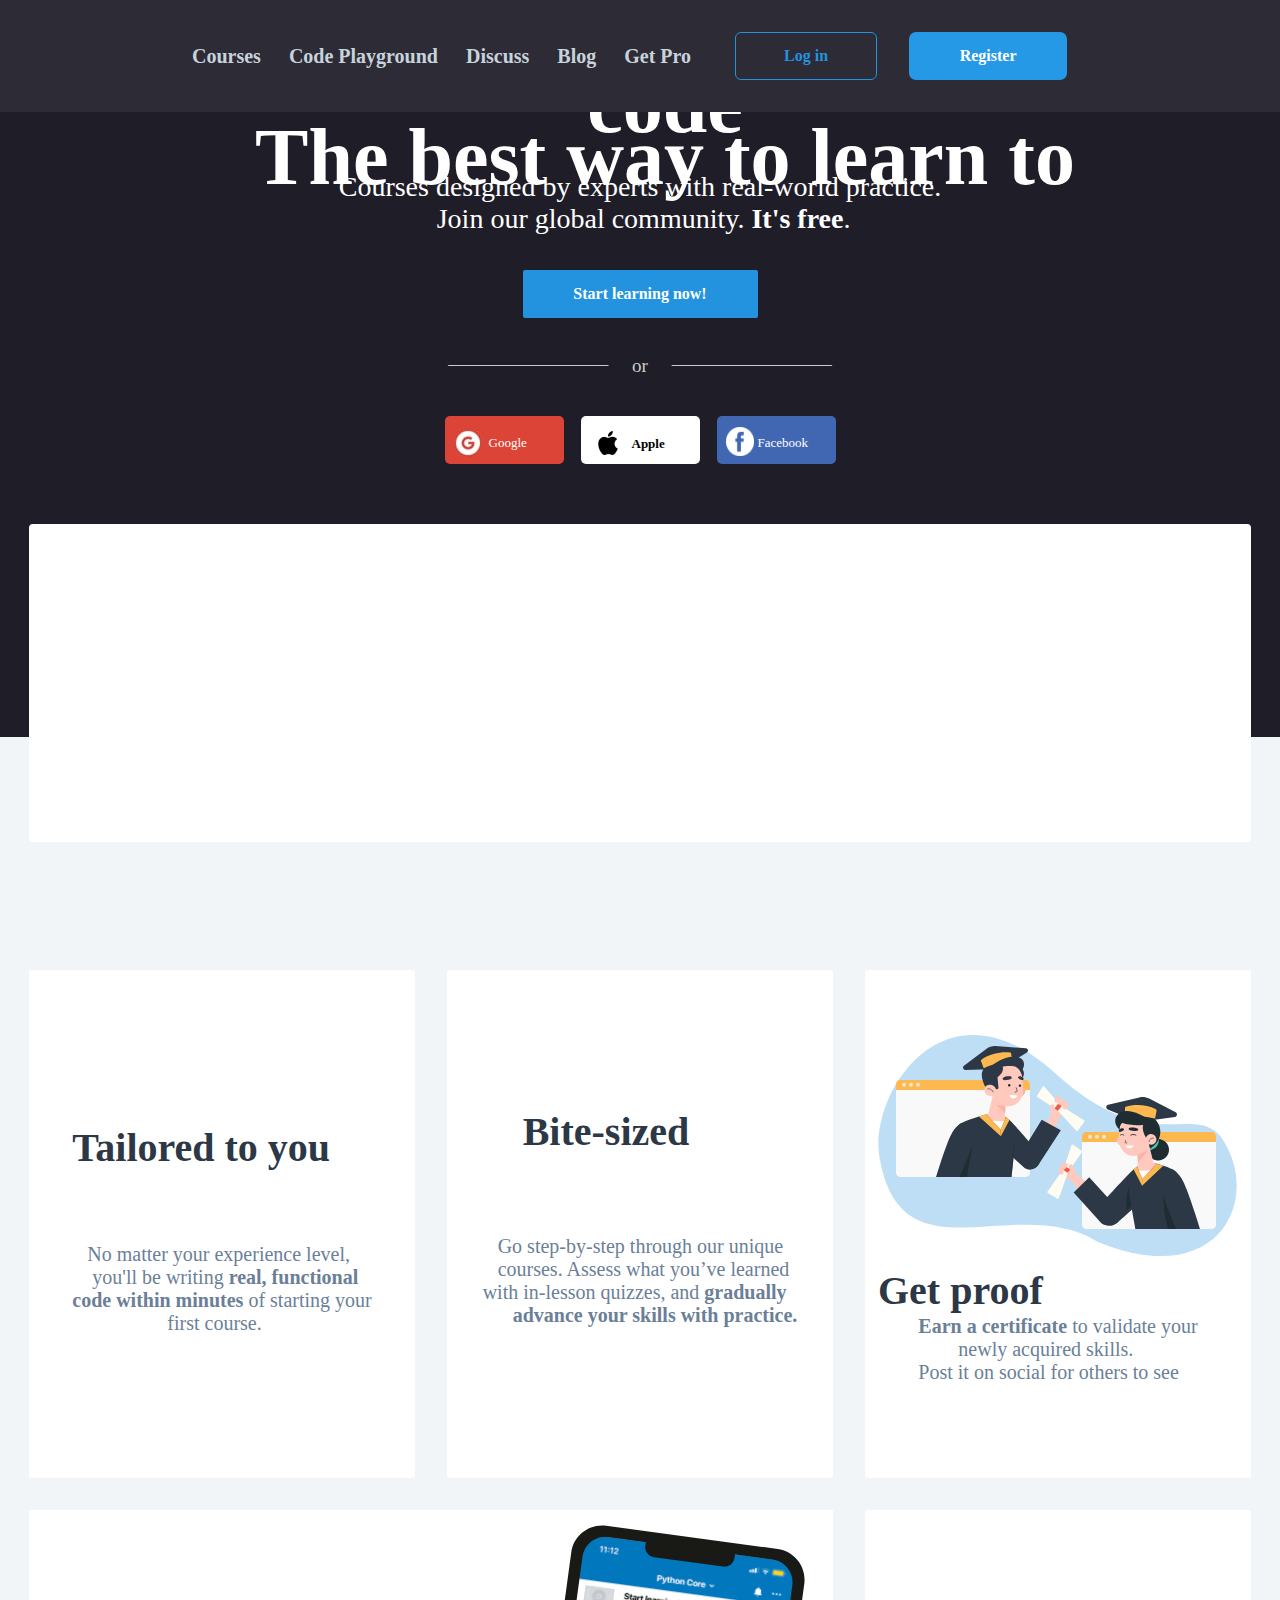
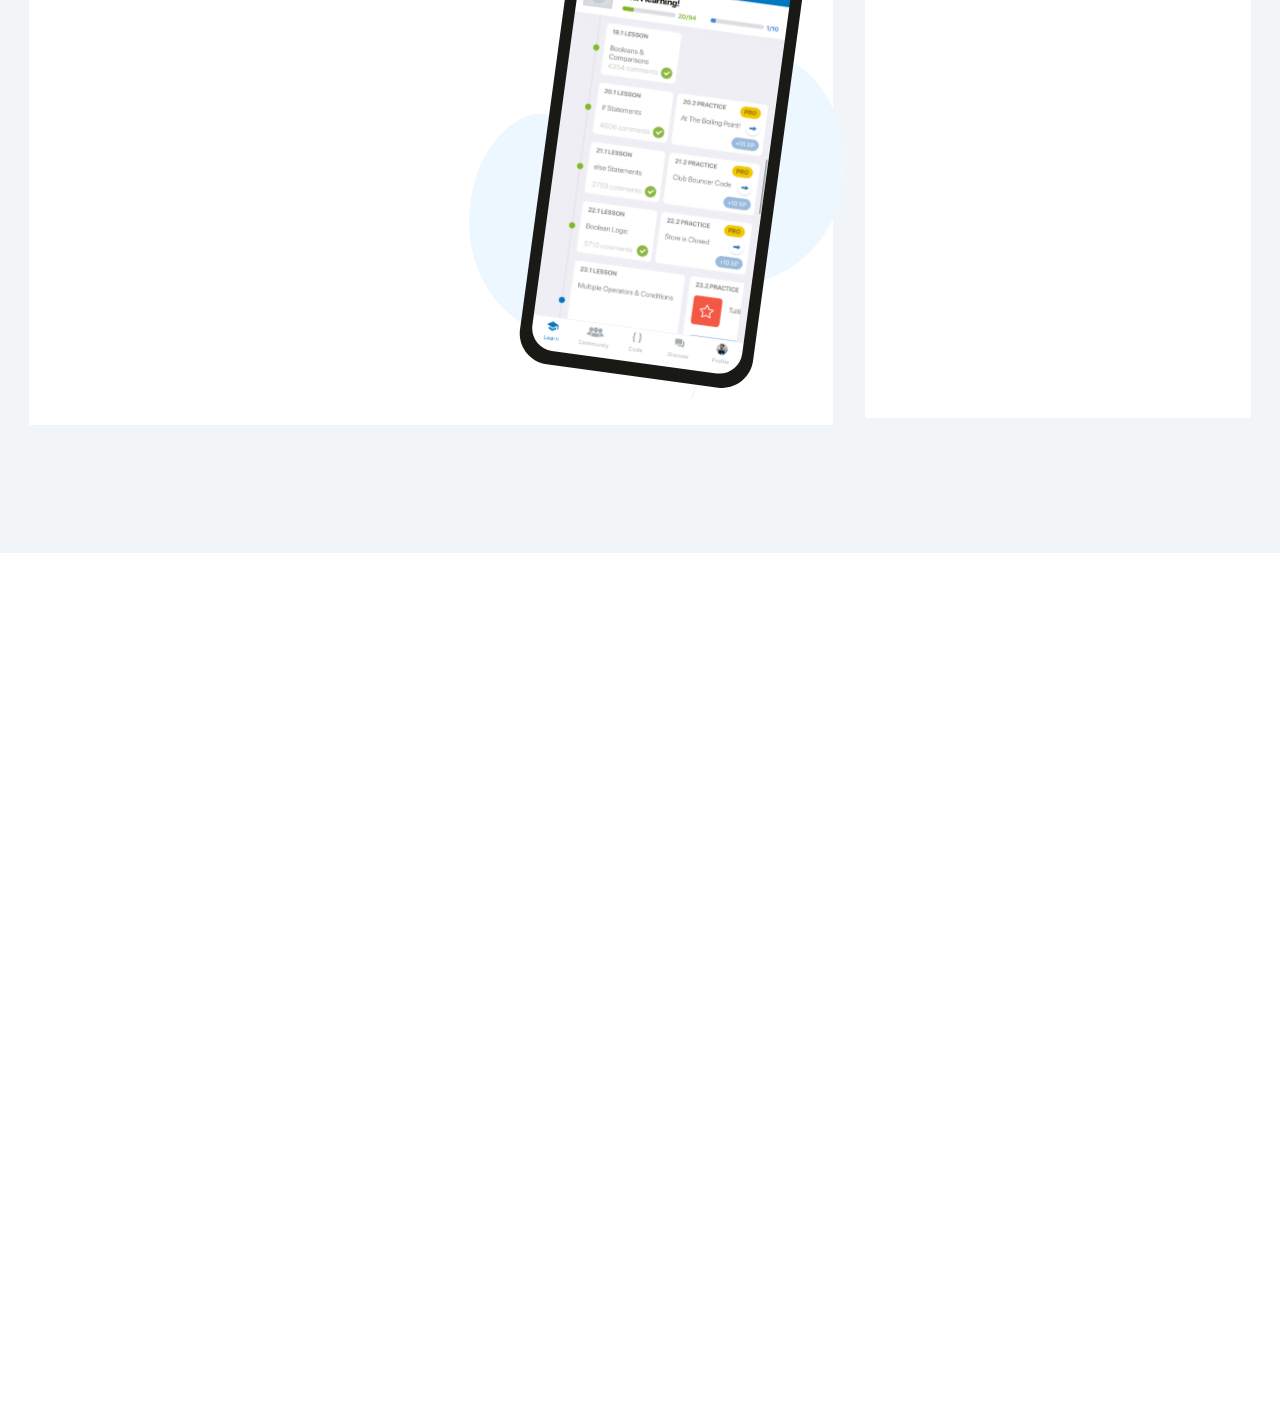
==== index.html @ 645e8896 "ssssssddd" ====
<!DOCTYPE html>
<html lang="en">
<head>
    <meta charset="UTF-8">
    <meta http-equiv="X-UA-Compatible" content="IE=edge">
    <meta name="viewport" content="width=device-width, initial-scale=1.0">
    <title>Sololearn: Learn to Code</title>
    <link rel="stylesheet" href="sololearn.css">
    <link rel="icon" href="img/solo.jpg" type="image/x-icon">
</head>
<body>

    <!--  tab bar  -->

   <div class="tob-bar">
      <img class="tob-bar-black-img" src="img/soloblack.jpg" alt="">
      <div class="div-neveshte-tob-bar">
         <a class="neveshte-aval-tob-bar" href="">Courses</a>
         <a class="neveshte-tob-bar" href="">Code Playground</a>
         <a class="neveshte-tob-bar" href="">Discuss</a>
         <a class="neveshte-tob-bar" href="">Blog</a>
         <a class="neveshte-tob-bar" href="">Get Pro</a>
      </div> 
      <a class="login-tob-bar" href="signin/signin.html">Log in</a>
      <a class="register-tob-bar" href="signup/signup.html">Register</a>
   </div>

   <!--  black section -->

<div class="gesmat-tire">
   <div class="gesmat-h1">
     <img class="setarechap" src="img/setarechap.jpg" alt="">
     <h1 class="h1-tob-bar">The best way to learn to</h1> <br>
     <h1 class="h1-tob-bar-2">code</h1>
     <img class="setarerast" src="img/setarerast.jpg" alt="">
   </div>
    <div class="zir-h1">
        <div class="matns-zir-h1">
            <p>Courses designed by experts with real-world practice.</p>
            <p> &nbsp; &nbsp; &nbsp; &nbsp; &nbsp; &nbsp;&nbsp;&nbsp; Join our global community. <b>It's free</b>. &nbsp; &nbsp; &nbsp;</p>
        </div>
        <div class="dokme-start-center">
            <a href="signup/signup.html">
            <div class="dokme-start">
                <span>Start learning now!</span>
            </div>
            </a>
        </div>
        <div class="khat">
            <span class="span">____________________</span>
            <span class="spann span">&nbsp;&nbsp;&nbsp;&nbsp; or &nbsp;&nbsp;&nbsp;&nbsp;</span>
            <span class="span">____________________</span>
            </div>
            <div class="gaf">
                <span class="google spa">
                   <img src="img/google.jpg" alt="">
                   <span class="googleText font">Google</span>
                </span>
                <span class="apple spa">
                   <img class="apple-img" src="img/apple.png" alt="">
                   <span class="appleText font">Apple</span>
                </span>
                <span class="facebook spa">
                   <img class="facebook-img" src="img/facbook.png" alt="">
                   <span class="facebookText font">Facebook</span>
                </span>
            </div>
</div>

<div class="div-slider">
  <div class="slider">

  </div>
</div>

    <div class="se-aks-aval">
     <div class="width-height-se-aks-aval">
         <img style="margin-top: 50px;" src="img/chap.jpg" alt="">
         <p class="text-titr-1-1">Tailored to you</p>
         <p class="text-1-1">
            &nbsp; &nbsp;No matter your experience level,<br>
            &nbsp; &nbsp; you'll be writing <b>real, functional <br>
            code within minutes</b> of starting your <br>
            &nbsp; &nbsp; &nbsp; &nbsp; &nbsp; &nbsp; &nbsp; &nbsp; &nbsp; &nbsp;first course. 
         </p>
     </div>
     <div class="width-height-se-aks-aval">
        <img style="margin-top: 30px;" src="img/vasat.jpg" alt="">
        <p class="text-titr-1-2">Bite-sized</p>
        <p class="text-1-2">
           &nbsp; &nbsp;Go step-by-step through our unique <br>
           &nbsp; &nbsp;courses. Assess what you’ve learned <br>
           with in-lesson quizzes, and <b>gradually <br>
           &nbsp; &nbsp; &nbsp; advance your skills with practice.</b>
       </p>
     </div>
     <div class="width-height-se-aks-aval">
        <img style="margin-top: 30px;" src="img/home-why-solo-3.svg" alt="">
        <p class="text-titr-1-3">Get proof</p>
        <p class="text-1-3">
           <b>Earn a certificate</b> to validate your <br>
           &nbsp; &nbsp; &nbsp; &nbsp; newly acquired skills. <br>
           Post it on social for others to see
       </p>
     </div>
    </div>
    <div class="do-aks-dovom">
       <div class="samt-chap">
          <img src="img/gushi.svg" alt="">
       </div>
       <div class="samt-rast"></div>
    </div>

    <div class="do-aks-sevom">

    </div>
</body>
</html>
<!-- width="452" height="483" -->
---- sololearn.css ----
*{
    margin: 0;
    padding: 0;
}
body{
    background-color: #F2F5F7;
}
@font-face {
    font-family: fira;
    src: url(fonts/FiraMono-Bold.otf) format('otf'),
      url(fonts/FiraMono-Bold.ttf) format('truetype'),
      url(fonts/FiraMono-Bold.woff) format('woff'),
      url(fonts/FiraMono-Bold.woff2) format('woff2');
    }
.font{
    font-family: fira;
}    
a{
    text-decoration: none;
}
/* قسمت تب بار */
.tob-bar{
    display: flex;
    position: sticky;
    top: 0px;
    background-color: #2c2b36;
    width: 100%;
    height: 112px;
    align-items: center;
}
.tob-bar-black-img{
   padding-left: 25px;
}
.div-neveshte-tob-bar{
display: flex;
gap: 28px;
}
.neveshte-aval-tob-bar{
    color: #C8D2DB;
    font-size: 20px; 
    padding-left: 167px;
    font-weight: 600;
}
.neveshte-tob-bar{
 color: #C8D2DB;
 font-size: 20px;
 font-weight: 600; 
}
.login-tob-bar{
    display: flex;
  margin-left: 44px;
  width: 140px;
  height: 46px;
  border: 1px solid #2493DF;
  border-radius: 6px;
  color: #2493DF;
  align-items: center;
  justify-content: center;
  font-weight: 900;
}
.login-tob-bar:hover{
    background-color: white;
}
.register-tob-bar{
 display: flex;
 margin-left: 32px;
 width: 158px;
 height: 48px;
 background-color: #2598E6;
 border-radius: 7px;
align-items:center;
justify-content: center;
color: white;
font-weight: 900;
}
.register-tob-bar:hover{
   background-color: #2AA7FD ;
}
.gesmat-tire{
    width: 100%;
    height: 625px;
    background-color: #1F1E28;
}
.gesmat-h1{
    display: grid;
    grid-template-columns:"auto auto auto" ;
    grid-template-rows:"auto";
    grid-template-areas:"setarechap h1-tob-bar setarerast";
}
.gesmat-tire h1{
    display: flex;
    justify-content: center;
    font-size: 80px;
    color: #ffffff;
}
.h1-tob-bar{
    grid-area: h1-tob-bar;
}
.h1-tob-bar-2{
    margin-top: -143px;
}
.setarerast{
margin-right: -18px;
 grid-area: setarerast;
}
.setarechap{
margin-left: 50px;
grid-area: setarechap;
}
.zir-h1{
    display: grid;
    justify-content: center;
    margin-top: -50px;
}
.matns-zir-h1 p{
 font-size: 28px;
 color: #ffffff ;
}
.dokme-start-center{
    display: flex;
    justify-content: center;
}
.dokme-start{
    display: flex;
    background-color: #2493DF;
    justify-content: center;
    width: 235px;
    height: 48px;
    margin-top: 35px;
    border-radius: 2px;
    align-items: center;
    cursor: pointer;
}
.dokme-start:hover{
  background-color: #2AA7FD;
}
.dokme-start span{
    color: #ffffff;
    font-size: 16px;
    font-weight: 600;
}
.khat{
    display: flex;
    margin-top: 32px;
    justify-content: center;
  }
  .span{
    color: #cccccc;
  }
  .spann{
    font-size: 19px;
    margin-top: 5px;
  }
  .gaf{
   display: flex;
  gap: 17px;
  justify-content:center ;
  margin-top: 39px;
  }
  .spa{
   width: 119px;
   height: 48px;
   border-radius: 5px;
  }
  .google{
    display: flex;
    background-color: #db4437;

    align-items: center;
    cursor: pointer;
  }
  .google:hover{
    background-color: #db4433;
  }
  .google img{
    padding-left: 8px;
    padding-top: 5px;
  }
  .googleText{
   font-size: 13px;
   color: #ffffff;
   padding-left: 6px;
   padding-top: 5px;
  }
  .apple{
    display: flex;
    background-color: #ffffff;
    align-items: center;
    cursor: pointer;
  }
  .apple:hover{
    background-color: #E3E1E0;
  }
  .apple-img{
    padding-left: 15px;
    padding-top: 5px;
  }
  .appleText{
    font-size: 13px;
    color: #000;
    padding-left: 12px;
    padding-top: 7px;
    font-weight: 700;
  }
  .facebook{
    background-color: #4267b2;
    display: flex;
    align-items: center;
    cursor: pointer;
  }
  .facebook:hover{
    background: #2A4683;
  }
  .facebook-img{
   padding-top: 3px;
   padding-left: 9px;
   width: 28px;
   height: 29px;
  }
  .facebookText{
    font-size: 13px; 
    color: #ffffff; 
    padding-top: 5px;
   padding-left: 4px;
  }
  .div-slider{
    display: flex;
    justify-content: center;
    align-items: center;
    margin-top: 60px;
}
  .slider{
    display: flex;
    width: 1222px;
    height: 318px;
    background-color: #ffffff;
    border-radius: 4px;
  }
 .se-aks-aval{
   display: flex;
   justify-content: center;
   gap: 32px;
   margin-top: 128px;
  }
  .width-height-se-aks-aval{
    display: grid;
    height: 508px;
    width: 386px;
    background-color: #ffffff;
    border-radius: 3px;
    justify-content: center;
  }
  .text-titr-1-1{
    font-size: 40px;
    font-weight: 700;
    margin-top: -39px;
    color: #2D3846;
  }
  .text-1-1{
    font-size: 20px;
    margin: 0 auto;
    color: #6B7F99;
    margin-top: -70px;
  }
  .text-titr-1-2{
    font-size: 40px;
    font-weight: 700;
    margin-top: -43px;
    margin-left: 40px;
    color: #2D3846 ;
  }
  .text-1-2{
    font-size: 20px;
    margin: 0 auto;
    color: #6B7F99;
    margin-top: -70px;
  }
  .text-titr-1-3{
    font-size: 40px;
    font-weight: 700;
    margin-top: -74px;
    margin-left: 60px;
    color: #2D3846 ;
  }
  .text-1-3{
    font-size: 20px;
    margin: 0 auto;
    color: #6B7F99;
    margin-top: -94px;
  }
  .do-aks-dovom{
    display: flex;
    justify-content: center;
    gap: 32px;
    margin-top: 32px;
    border-radius: 3px;
  }
  .samt-chap{
   width: 804px;
   height: 515px;
   background-color: #ffffff;
  } 
  .samt-chap img{
    display: flex;
    margin: 4px -50px auto auto;
  }
  .samt-rast{
    height: 508px;
    width: 386px;
    background-color: #ffffff;
    border-radius: 3px;
  }
  .do-aks-sevom{
    width: 100%;
    height: 858px;
    background-color: #ffffff;
    margin-top: 128px;
  }
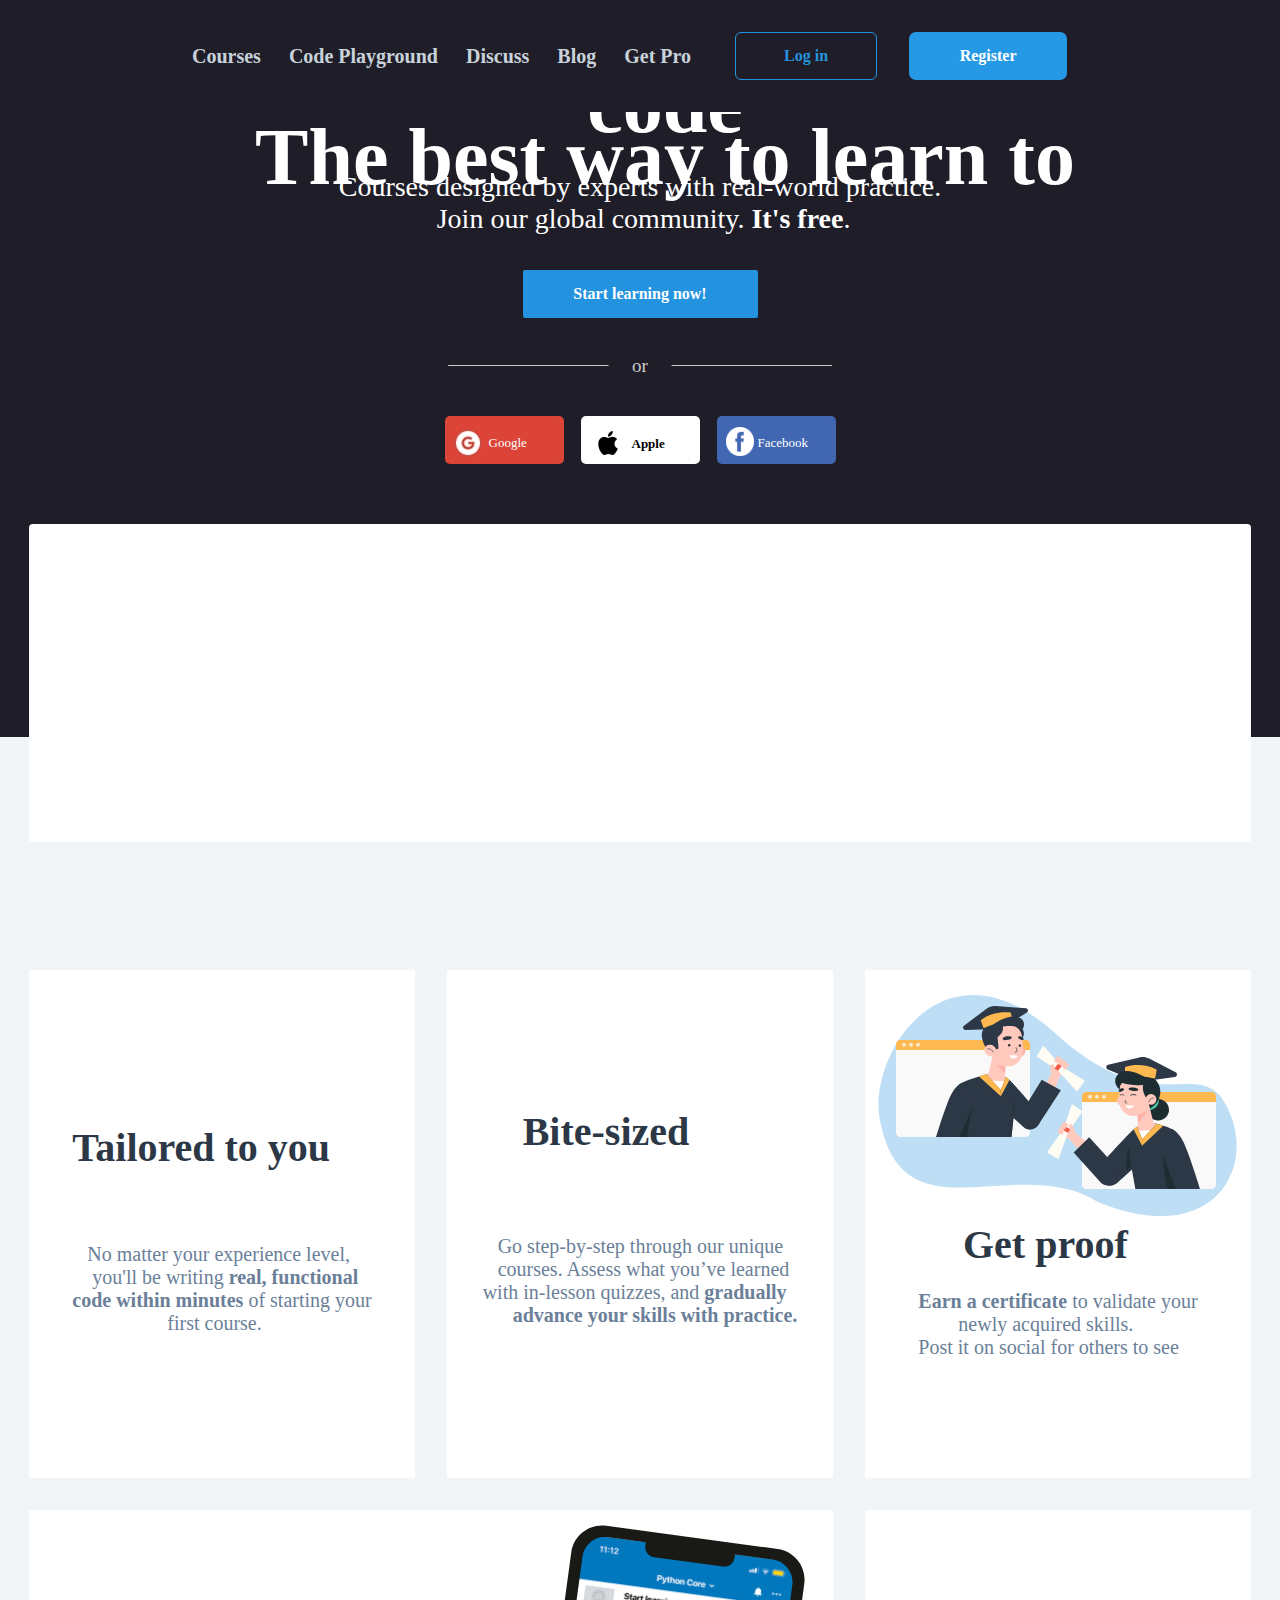
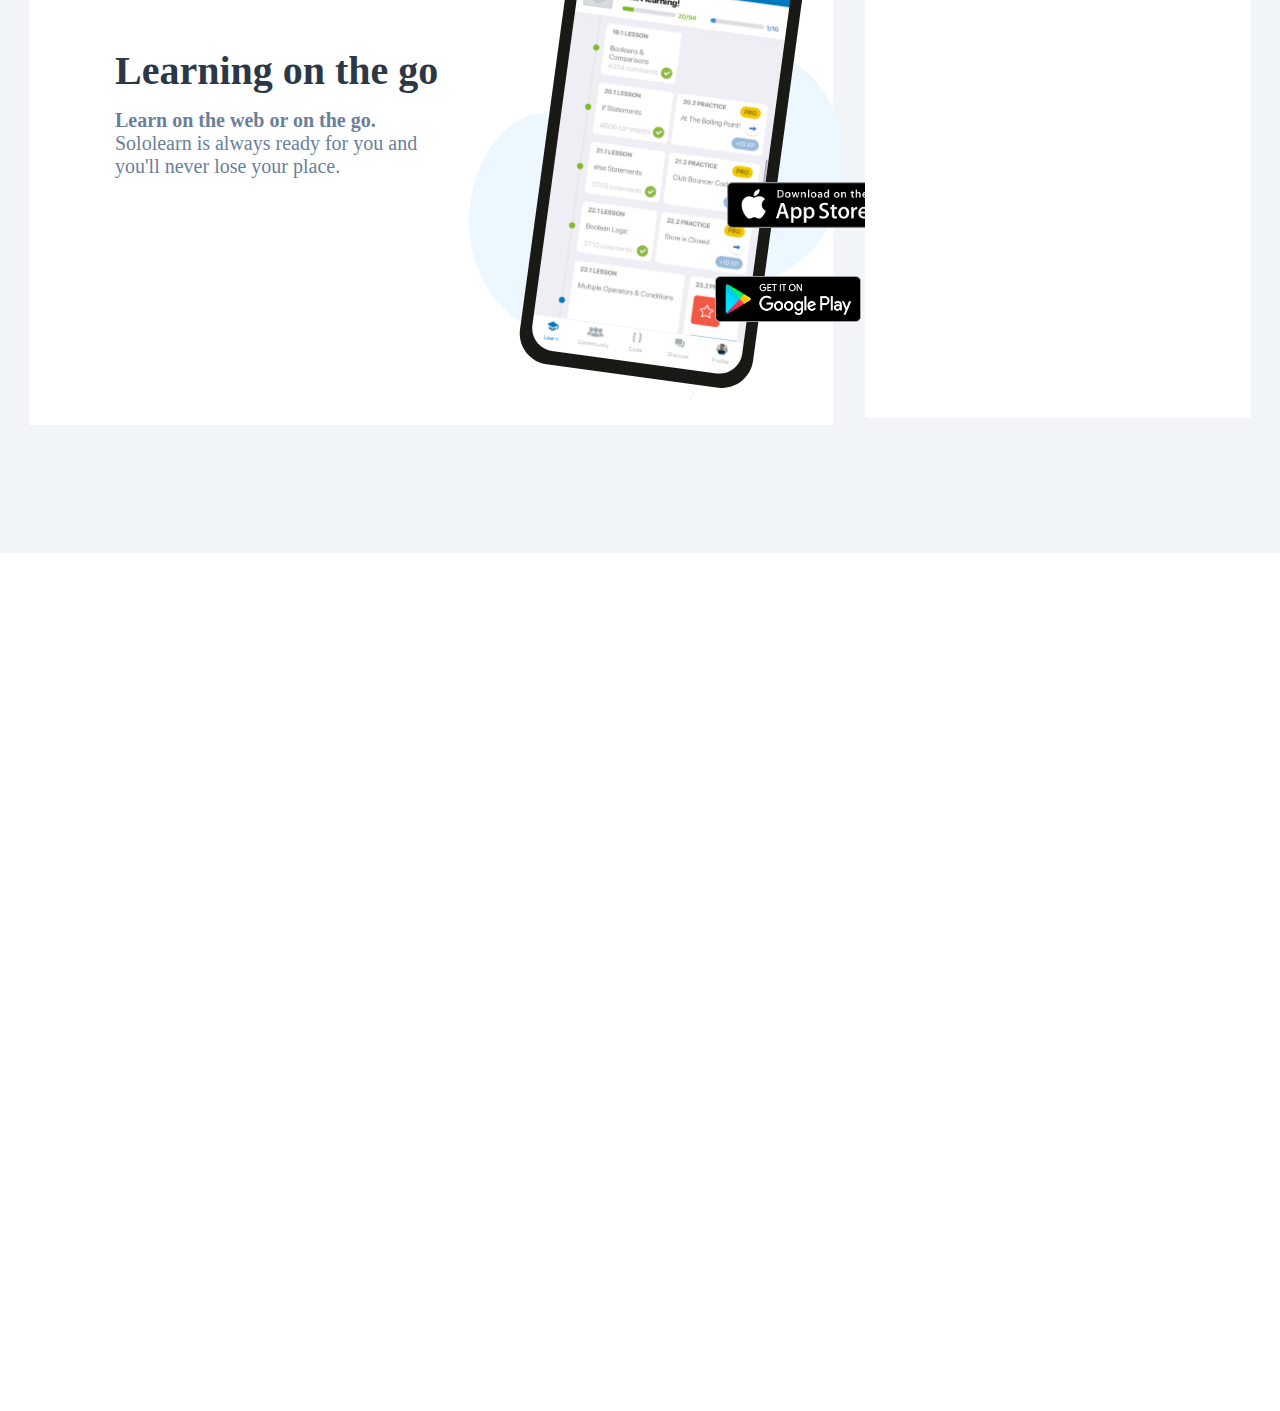
==== commit d28b9c83: "inittgtgtgg" ====
--- a/index.html
+++ b/index.html
@@ -95,7 +95,7 @@
        </p>
      </div>
      <div class="width-height-se-aks-aval">
-        <img style="margin-top: 30px;" src="img/home-why-solo-3.svg" alt="">
+        <img class="img-1-3"src="img/home-why-solo-3.svg" alt="">
         <p class="text-titr-1-3">Get proof</p>
         <p class="text-1-3">
            <b>Earn a certificate</b> to validate your <br>
@@ -107,6 +107,16 @@
     <div class="do-aks-dovom">
        <div class="samt-chap">
           <img src="img/gushi.svg" alt="">
+          <div class="div-texts-2-1">
+            <p class="text-titr-2-1">Learning on the go</p>
+            <p class="text-2-1">
+               <b>Learn on the web or on the go.</b> <br>
+                Sololearn is always ready for you and <br>
+                you'll never lose your place.
+            </p>
+               <img class="img-2-1-1" src="img/app-store.jpg" alt="">
+               <img class="img-2-1-2" src="img/googleplay.png" alt="">
+          </div>
        </div>
        <div class="samt-rast"></div>
     </div>
@@ -115,5 +125,4 @@
 
     </div>
 </body>
-</html>
-<!-- width="452" height="483" -->+</html>--- a/sololearn.css
+++ b/sololearn.css
@@ -21,9 +21,9 @@
 /* قسمت تب بار */
 .tob-bar{
     display: flex;
-    position: sticky;
+    position:fixed;
     top: 0px;
-    background-color: #2c2b36;
+    background-color: #1F1E28;
     width: 100%;
     height: 112px;
     align-items: center;
@@ -82,11 +82,13 @@
     background-color: #1F1E28;
 }
 .gesmat-h1{
+  margin-top: 112px;
     display: grid;
     grid-template-columns:"auto auto auto" ;
     grid-template-rows:"auto";
     grid-template-areas:"setarechap h1-tob-bar setarerast";
-}
+    justify-content: center;
+  }
 .gesmat-tire h1{
     display: flex;
     justify-content: center;
@@ -275,18 +277,21 @@
     color: #6B7F99;
     margin-top: -70px;
   }
+  .img-1-3{
+    margin-top: -10px;
+  }
   .text-titr-1-3{
     font-size: 40px;
     font-weight: 700;
-    margin-top: -74px;
-    margin-left: 60px;
+    margin-top: -93px;
+    margin-left: 145px;
     color: #2D3846 ;
   }
   .text-1-3{
     font-size: 20px;
     margin: 0 auto;
     color: #6B7F99;
-    margin-top: -94px;
+    margin-top: -106px;
   }
   .do-aks-dovom{
     display: flex;
@@ -294,6 +299,9 @@
     gap: 32px;
     margin-top: 32px;
     border-radius: 3px;
+  }
+  .div-texts-2-1{
+    margin-left: 43px;
   }
   .samt-chap{
    width: 804px;
@@ -316,4 +324,30 @@
     background-color: #ffffff;
     margin-top: 128px;
   }
-  
+  .text-titr-2-1{
+    font-size: 40px;
+    font-weight: 700;
+    color: #2D3846;
+    margin-top: -365px;
+    margin-left: 43px;
+  }
+  .text-2-1{
+    font-size: 20px;
+    color: #6B7F99;
+    margin-left: 43px;
+    margin-top: 15px;
+  }
+  .div-img-2-1{
+    display: flex;
+
+  }
+  .img-2-1-1{
+    width: 156px;
+    height: 46px;
+    margin-left: 200px;
+  }
+  .img-2-1-2{
+    width: 190px;
+    height: 134px;
+    padding-left: 30px;
+  }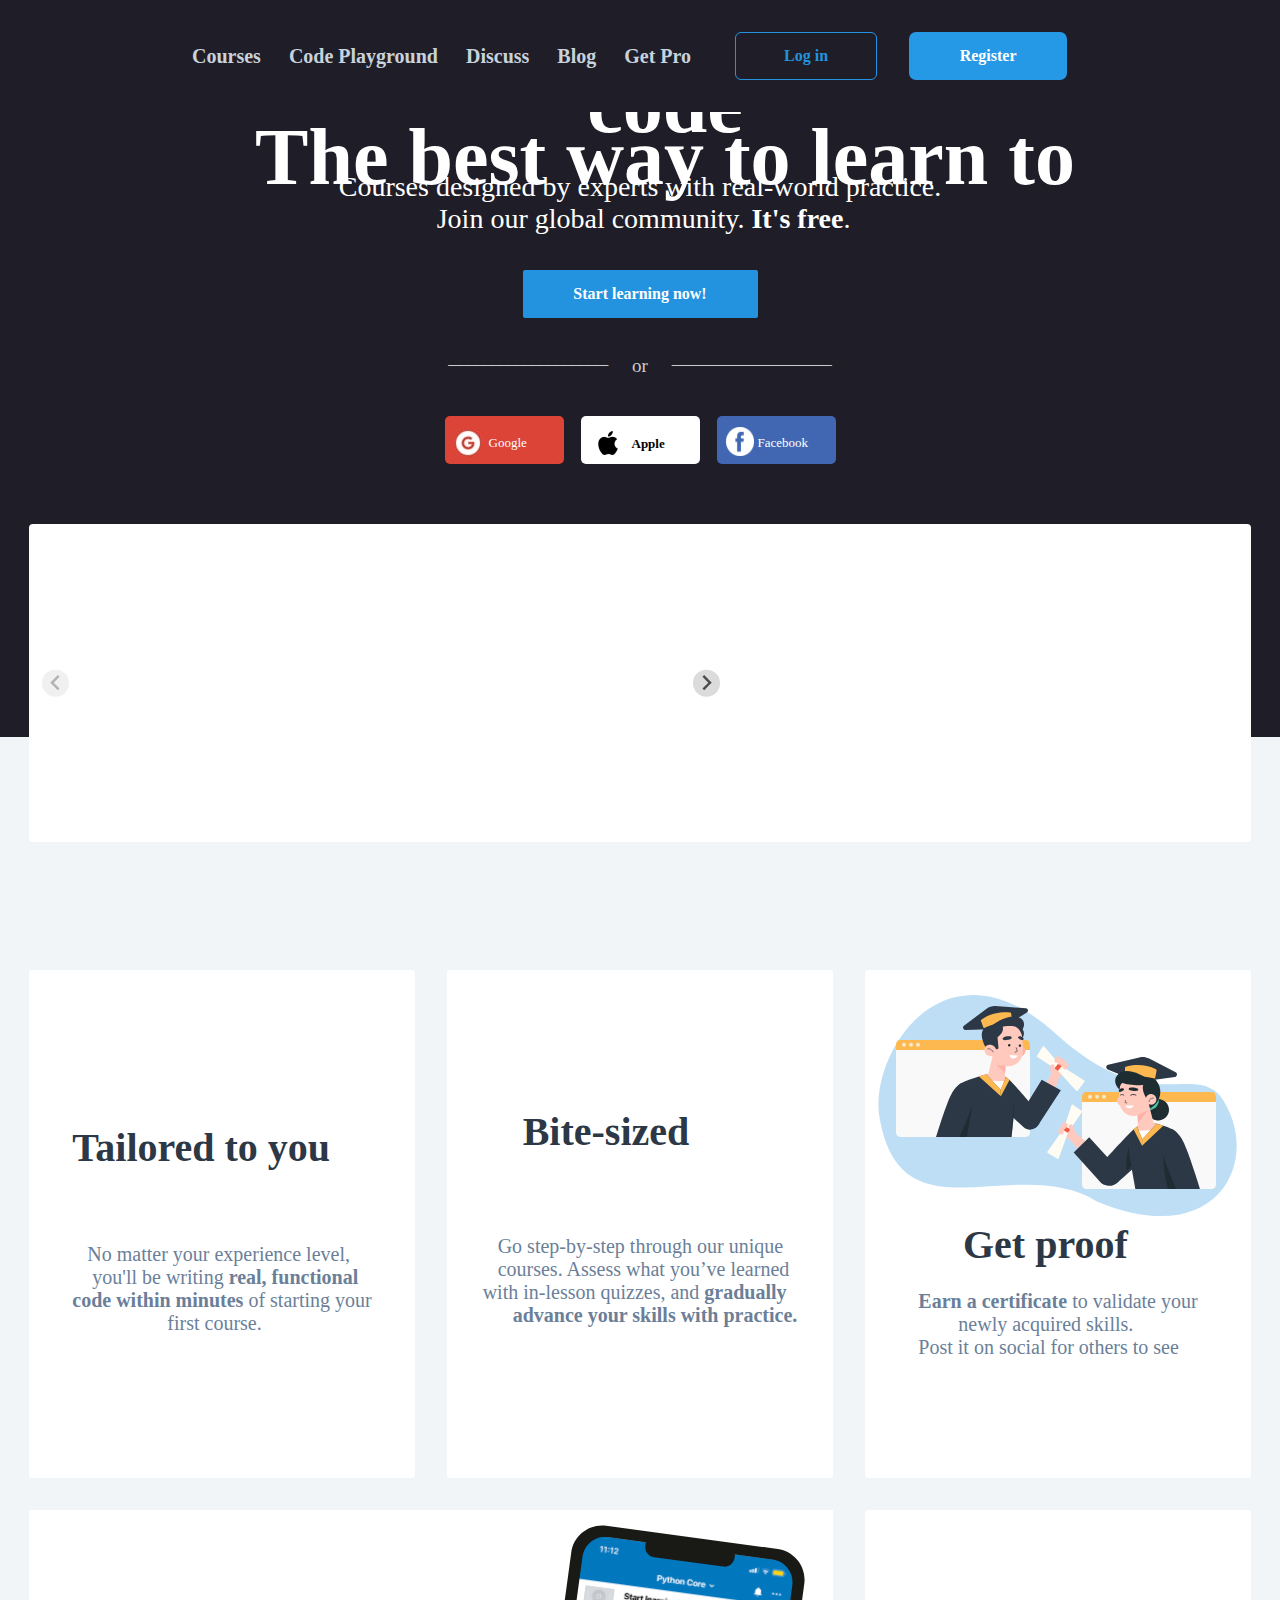
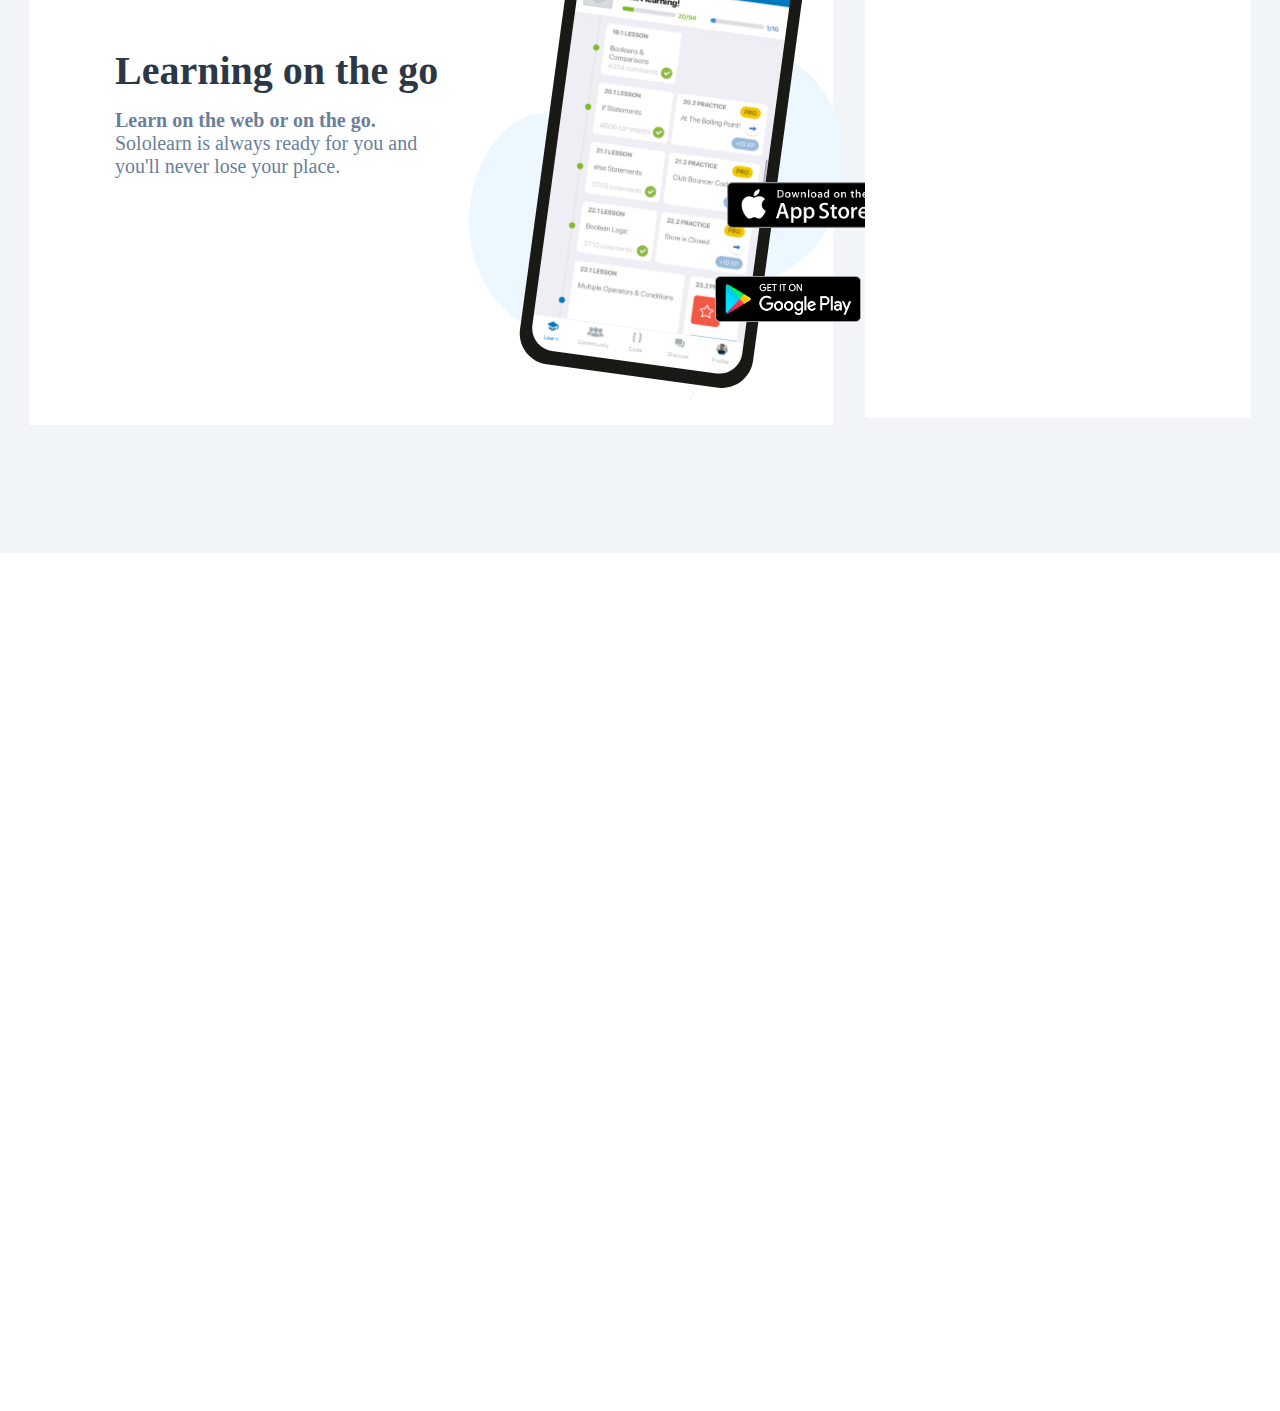
==== commit 40e9eaf4: "slider-make" ====
--- a/index.html
+++ b/index.html
@@ -7,6 +7,8 @@
     <title>Sololearn: Learn to Code</title>
     <link rel="stylesheet" href="sololearn.css">
     <link rel="icon" href="img/solo.jpg" type="image/x-icon">
+    <link rel="stylesheet" href="slider/splide.min.css">
+    <script src="slider/splide.min.js"></script>
 </head>
 <body>
 
@@ -69,7 +71,113 @@
 
 <div class="div-slider">
   <div class="slider">
-
+   <section class="splide" aria-label="Splide Basic HTML Example">
+      <div class="splide__track">
+          <ul class="splide__list">
+             <li class="splide__slide">
+               <div class="lang-box">
+                 
+               </div></li>
+             <li class="splide__slide">
+               <div class="lang-box">
+                 
+               </div></li>
+             <li class="splide__slide">
+               <div class="lang-box">
+                 
+               </div></li>
+             <li class="splide__slide">
+               <div class="lang-box">
+                 
+               </div></li>
+             <li class="splide__slide">
+               <div class="lang-box">
+                 
+               </div></li>
+             <li class="splide__slide">
+               <div class="lang-box">
+                 
+               </div></li>
+             <li class="splide__slide">
+               <div class="lang-box">
+                 
+               </div></li>
+             <li class="splide__slide">
+               <div class="lang-box">
+                 
+               </div></li>
+             <li class="splide__slide">
+               <div class="lang-box">
+                 
+               </div></li>
+             <li class="splide__slide">
+               <div class="lang-box">
+                 
+               </div></li>
+             <li class="splide__slide">
+               <div class="lang-box">
+                 
+               </div></li>
+             <li class="splide__slide">
+               <div class="lang-box">
+                 
+               </div></li>
+             <li class="splide__slide">
+               <div class="lang-box">
+                 
+               </div></li>
+             <li class="splide__slide">
+               <div class="lang-box">
+                 
+               </div></li>
+             <li class="splide__slide">
+               <div class="lang-box">
+                 
+               </div></li>
+             <li class="splide__slide">
+               <div class="lang-box">
+                 
+               </div></li>
+             <li class="splide__slide">
+               <div class="lang-box">
+                 
+               </div></li>
+             <li class="splide__slide">
+               <div class="lang-box">
+                 
+               </div></li>
+             <li class="splide__slide">
+               <div class="lang-box">
+                 
+               </div></li>
+             <li class="splide__slide">
+               <div class="lang-box">
+                 
+               </div></li>
+             <li class="splide__slide">
+               <div class="lang-box">
+                 
+               </div></li>
+             <li class="splide__slide">
+               <div class="lang-box">
+                 
+               </div></li>
+          </ul>
+      </div>
+    </section>
+    <script>
+      new Splide( '.splide', { 
+         type   : 'slide',
+         perPage: 4, //dar did 4 ta bashe
+         perMove: 1, //raftan har yek dune yekdune
+         padding:{left:"10%", right:"10%",},
+         pagination:false, //noghte baraye slider ro false(geir faal) ya true(faal) mikonim
+         gap:"32px",
+         // baraye saniye iy kardan slider
+         // autoplay:true,
+         // interval:500, baraye neveshtan saniye
+      } ).mount();
+    </script>
   </div>
 </div>
 
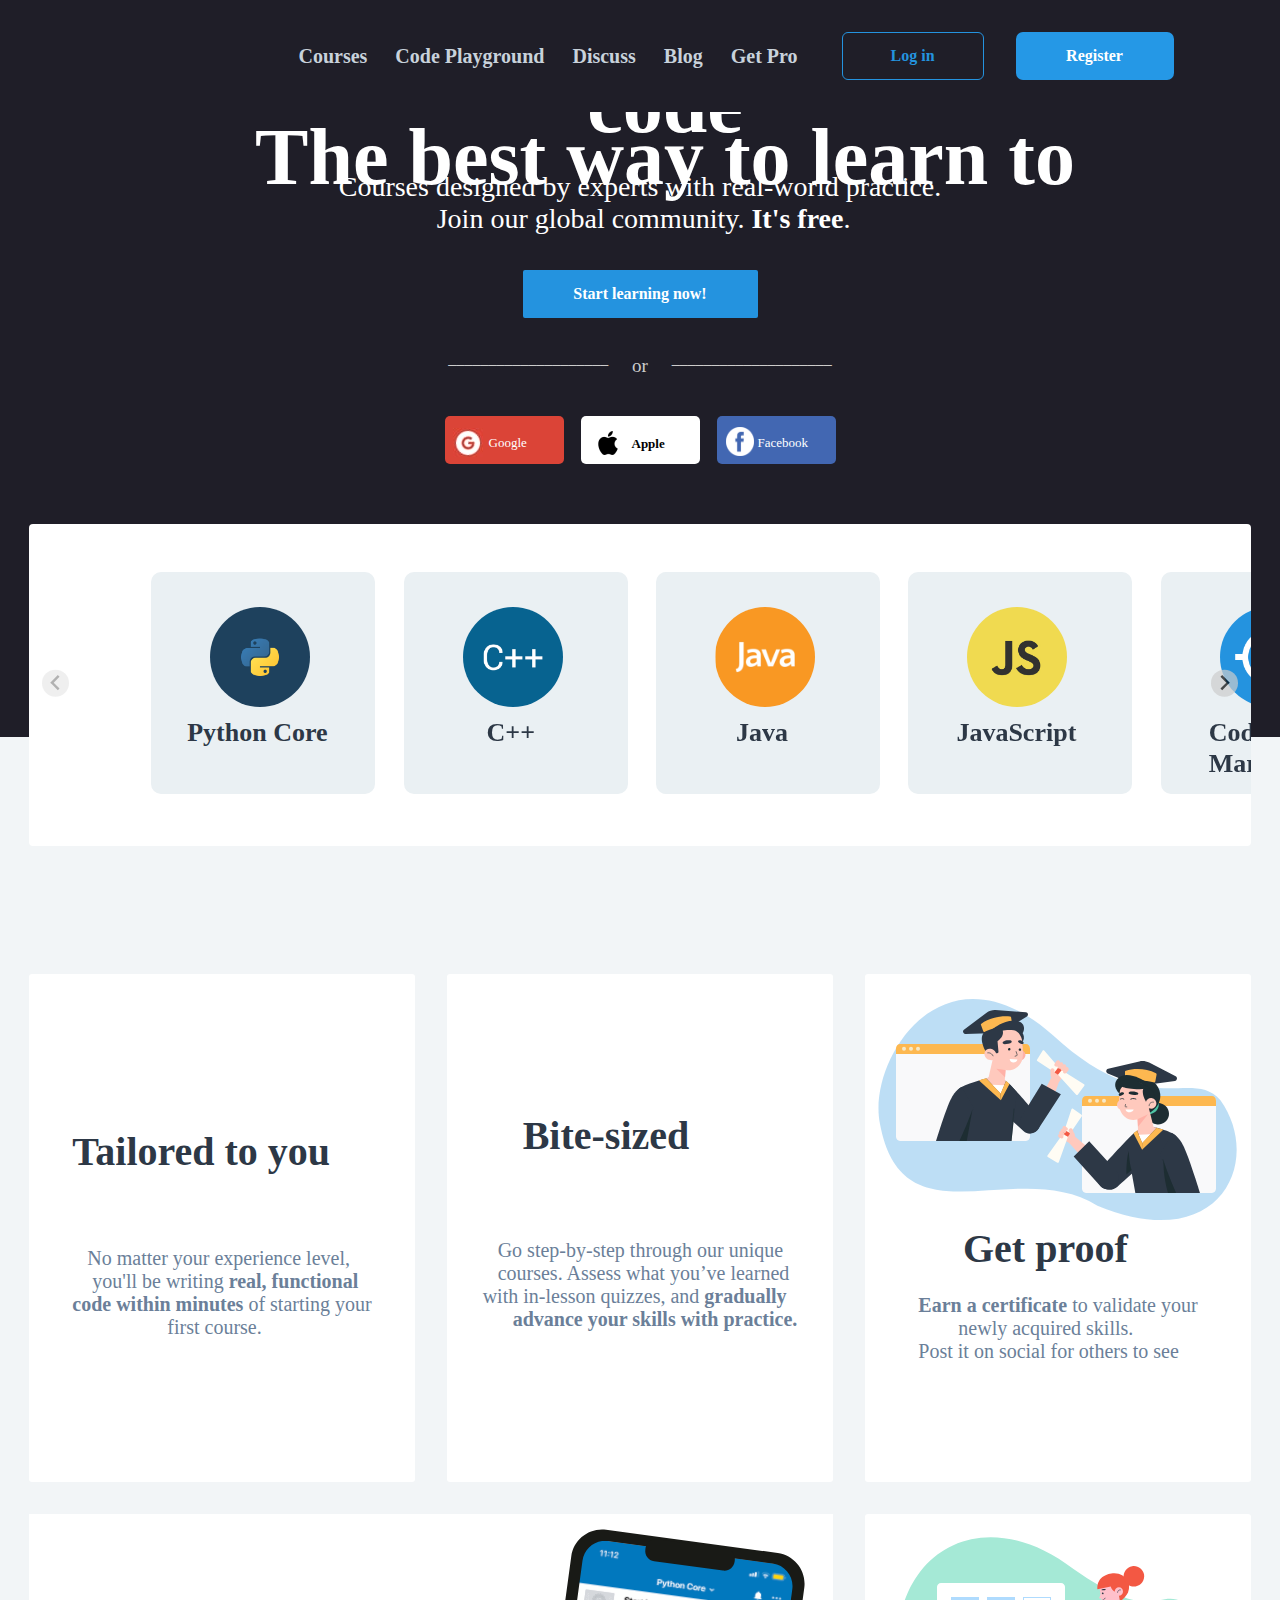
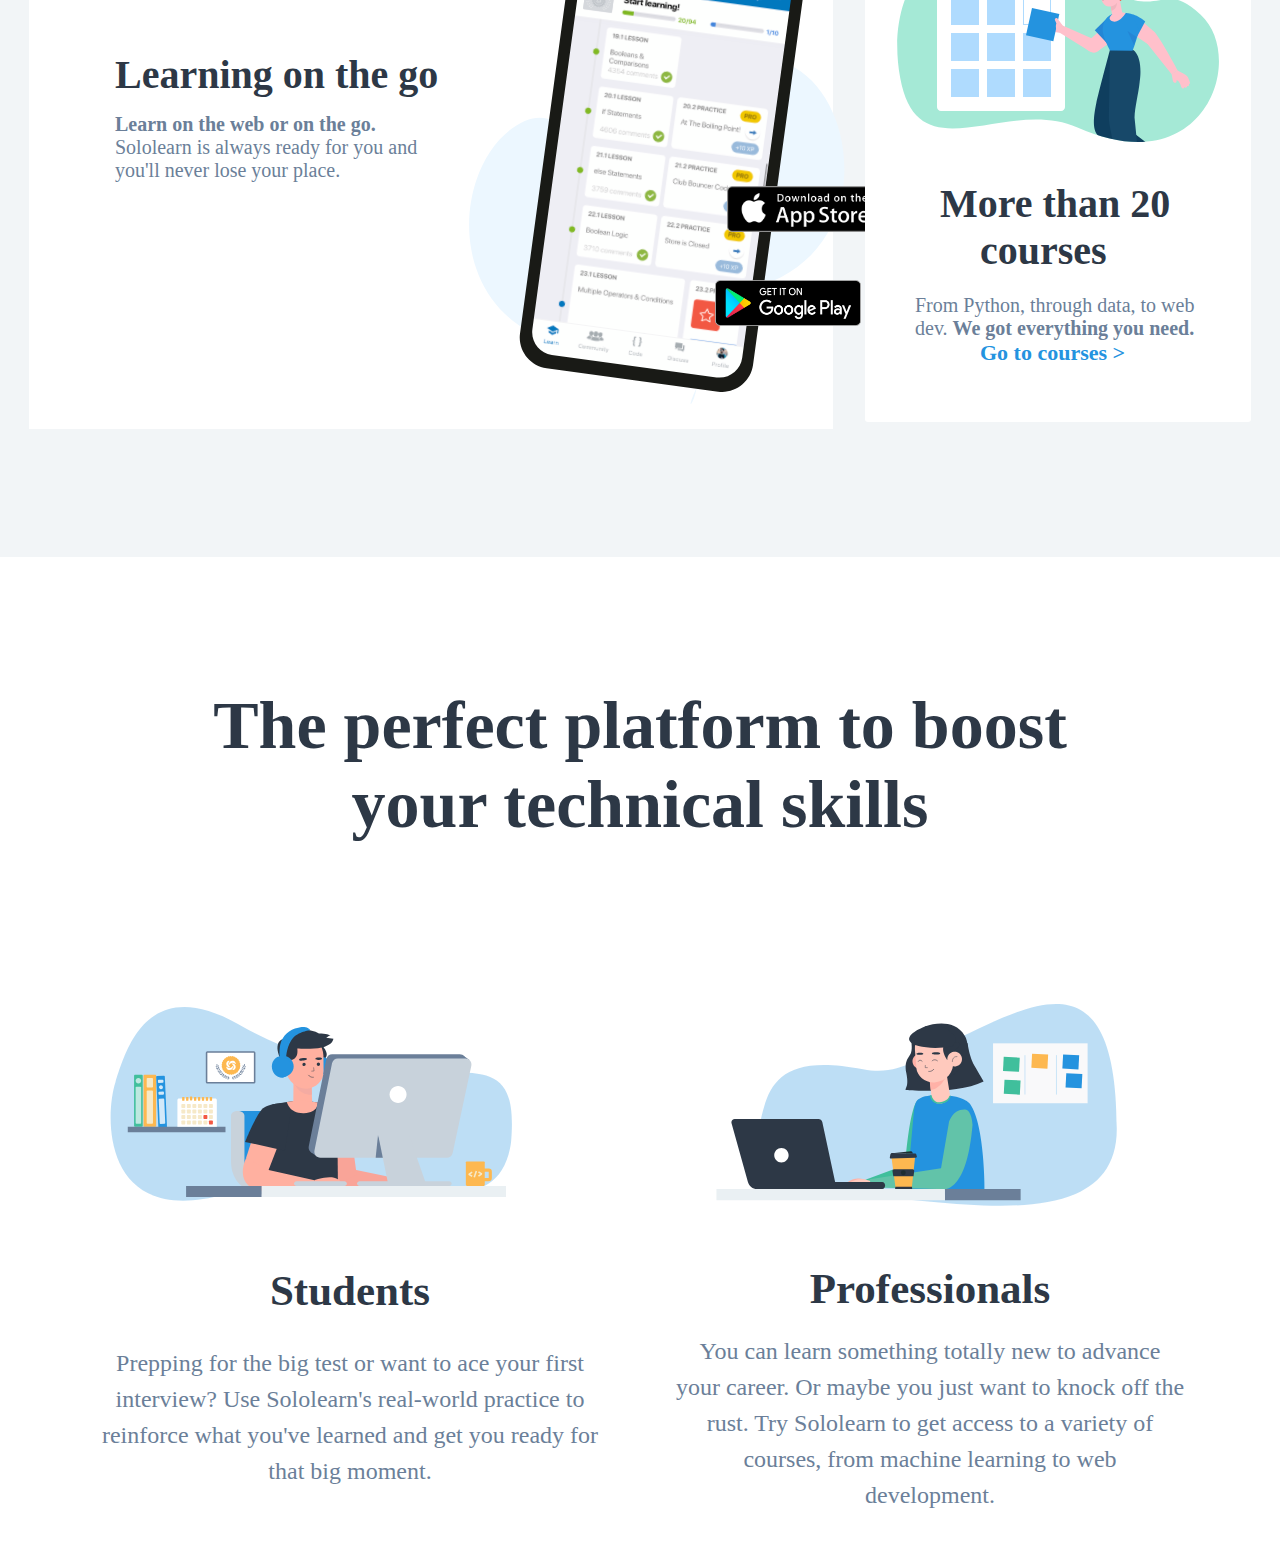
==== commit 52095ff7: "slider init" ====
--- a/index.html
+++ b/index.html
@@ -76,92 +76,139 @@
           <ul class="splide__list">
              <li class="splide__slide">
                <div class="lang-box">
-                 
-               </div></li>
-             <li class="splide__slide">
-               <div class="lang-box">
-                 
-               </div></li>
-             <li class="splide__slide">
-               <div class="lang-box">
-                 
-               </div></li>
-             <li class="splide__slide">
-               <div class="lang-box">
-                 
-               </div></li>
-             <li class="splide__slide">
-               <div class="lang-box">
-                 
-               </div></li>
-             <li class="splide__slide">
-               <div class="lang-box">
-                 
-               </div></li>
-             <li class="splide__slide">
-               <div class="lang-box">
-                 
-               </div></li>
-             <li class="splide__slide">
-               <div class="lang-box">
-                 
-               </div></li>
-             <li class="splide__slide">
-               <div class="lang-box">
-                 
-               </div></li>
-             <li class="splide__slide">
-               <div class="lang-box">
-                 
-               </div></li>
-             <li class="splide__slide">
-               <div class="lang-box">
-                 
-               </div></li>
-             <li class="splide__slide">
-               <div class="lang-box">
-                 
-               </div></li>
-             <li class="splide__slide">
-               <div class="lang-box">
-                 
-               </div></li>
-             <li class="splide__slide">
-               <div class="lang-box">
-                 
-               </div></li>
-             <li class="splide__slide">
-               <div class="lang-box">
-                 
-               </div></li>
-             <li class="splide__slide">
-               <div class="lang-box">
-                 
-               </div></li>
-             <li class="splide__slide">
-               <div class="lang-box">
-                 
-               </div></li>
-             <li class="splide__slide">
-               <div class="lang-box">
-                 
-               </div></li>
-             <li class="splide__slide">
-               <div class="lang-box">
-                 
-               </div></li>
-             <li class="splide__slide">
-               <div class="lang-box">
-                 
-               </div></li>
-             <li class="splide__slide">
-               <div class="lang-box">
-                 
-               </div></li>
-             <li class="splide__slide">
-               <div class="lang-box">
-                 
-               </div></li>
+                 <img class="images-sliders" src="img/slider-pythoncore.png" alt="">
+                 <p style="margin-left:36px;" class="text-sliders">Python Core</p>
+               </div></li>
+             <li class="splide__slide">
+               <div class="lang-box">
+                 <img class="images-sliders" src="img/slider-c++.png" alt="">
+                 <p style="margin-left:83px;" class="text-sliders">C++</p>
+               </div></li>
+             <li class="splide__slide">
+               <div class="lang-box">
+                <img class="images-sliders" src="img/slider-java.png" alt="">
+                <p style="margin-left: 80px;" class="text-sliders">Java</p>
+              </div></li>
+             <li class="splide__slide">
+               <div class="lang-box">
+                <img class="images-sliders" src="img/slider-javascript.png" alt="">
+                <p style="margin-left: 48px;" class="text-sliders">JavaScript</p>
+               </div></li>
+             <li class="splide__slide">
+               <div class="lang-box">
+                <img class="images-sliders" src="img/slider-codingformarketers.png" alt="">
+                <p style="margin-left: 48px;" class="text-sliders">Coding for <br> Marketers</p>
+               </div></li>
+             <li class="splide__slide">
+               <div class="lang-box">
+                <img class="images-sliders" src="img/slider-cccc.png" alt="">
+                <p style="margin-left: 93px;" class="text-sliders">C#</p>
+               </div></li>
+             <li class="splide__slide">
+               <div class="lang-box">
+                 <img class="images-sliders" src="img/slider-html.png" alt="">
+                 <p style="margin-left: 74px;" class="text-sliders">HTML</p>
+                </div></li>
+             <li class="splide__slide">
+               <div class="lang-box">
+                <img class="images-sliders" src="img/slider-css.png" alt="">
+                <p style="margin-left: 86px;" class="text-sliders">CSS</p>
+               </div></li>
+             <li class="splide__slide">
+               <div class="lang-box">
+                <img class="images-sliders" src="img/slider-reponsive.png" alt="">
+                <p style="margin-left:47px;" class="text-sliders">Responsive<br>Web Design</p>
+               </div></li>
+             <li class="splide__slide">
+               <div class="lang-box">
+                <img class="images-sliders" src="img/slider-pythonforbeginners.png" alt="">
+                <p style="margin-left: 55px;" class="text-sliders">Python for<br>Beginners</p>
+               </div></li>
+             <li class="splide__slide">
+               <div class="lang-box">
+                <img class="images-sliders" src="img/slider-pythonfordatascience.png" alt="">
+                <p style="margin-left: 55px;" class="text-sliders">Python for<br>Data Science</p>
+               </div></li>
+             <li class="splide__slide">
+               <div class="lang-box">
+                <img class="images-sliders" src="img/slider-sql.png" alt="">
+                <p style="margin-left: 88px;" class="text-sliders">SQL</p>
+               </div></li>
+             <li class="splide__slide">
+               <div class="lang-box">
+                <img class="images-sliders" src="img/slider-r.png" alt="">
+                <p style="margin-left: 104px;" class="text-sliders">R</p>
+               </div></li>
+             <li class="splide__slide">
+               <div class="lang-box">
+                <img class="images-sliders" src="img/slider-datascience.png" alt="">
+                 <p style="margin-left: 38px;"  class="text-sliders">Data Science</p>
+               </div></li>
+             <li class="splide__slide">
+               <div class="lang-box">
+                <img class="images-sliders" src="img/slider-machinelearning.png" alt="">
+                <p style="margin-left: 60px;"  class="text-sliders">Machine<br>Learning</p>
+               </div></li>
+             <li class="splide__slide">
+               <div class="lang-box">
+                <img class="images-sliders" src="img/slider-react+redux.png" alt="">
+                <p style="margin-left: 27px;"  class="text-sliders">React + Redux</p>
+               </div></li>
+             <li class="splide__slide">
+               <div class="lang-box">
+                <img class="images-sliders" src="img/slider-angular+nestjs.png" alt="">
+                <p style="margin-left: 55px;"  class="text-sliders">Angular +<br> &nbsp; NestJS</p>  
+               </div></li>
+             <li class="splide__slide">
+               <div class="lang-box">
+                <img class="images-sliders" src="img/slider-intermediatepython.png" alt="">
+                <p style="margin-left: 40px;"  class="text-sliders">Intermediate <br> &nbsp;&nbsp;&nbsp; Python</p>   
+               </div></li>
+             <li class="splide__slide">
+               <div class="lang-box">
+                <img class="images-sliders" src="img/slider-kotlin.png" alt="">
+                <p style="margin-left: 75px;"  class="text-sliders">Kotlin</p>  
+               </div></li>
+             <li class="splide__slide">
+               <div class="lang-box">
+                <img class="images-sliders" src="img/slider-go.png" alt="">
+                <p style="margin-left: 93px;"  class="text-sliders">Go</p>  
+               </div></li>
+             <li class="splide__slide">
+               <div class="lang-box">
+                <img class="images-sliders" src="img/slider-c.png" alt="">
+                <p style="margin-left: 97px;"  class="text-sliders">C</p>  
+               </div></li>
+             <li class="splide__slide">
+               <div class="lang-box">
+                <img class="images-sliders" src="img/pythondatastructures.png" alt="">
+                <p style="margin-left: 40px;"  class="text-sliders">Python Data <br> &nbsp; Structures</p>  
+               </div></li>
+             <li class="splide__slide">
+                <div class="lang-box">
+                 <img class="images-sliders" src="img/slider-php.png" alt="">
+                 <p style="margin-left: 86px;"  class="text-sliders">PHP</p>  
+                </div></li>
+             <li class="splide__slide">
+                  <div class="lang-box">
+                   <img class="images-sliders" src="img/slider-ruby.png" alt="">
+                   <p style="margin-left: 80px;"  class="text-sliders">Ruby</p>  
+                  </div></li>
+             <li class="splide__slide">
+                    <div class="lang-box">
+                     <img class="images-sliders" src="img/slider-swift4.png" alt="">
+                     <p style="margin-left: 80px;"  class="text-sliders">Swift&nbsp;4</p>  
+                    </div></li>
+             <li class="splide__slide">
+                      <div class="lang-box">
+                       <img class="images-sliders" src="img/slider-jquery.png" alt="">
+                       <p style="margin-left: 76px;"  class="text-sliders">jQuery</p>  
+                      </div></li>
+             <li class="splide__slide">
+                        <div class="lang-box">
+                         <img class="images-sliders" src="img/slider-pythonforfinance.png" alt="">
+                         <p style="margin-left: 45px;"  class="text-sliders">Python for <br> &nbsp; Finance</p>  
+                        </div></li>
           </ul>
       </div>
     </section>
@@ -226,11 +273,43 @@
                <img class="img-2-1-2" src="img/googleplay.png" alt="">
           </div>
        </div>
-       <div class="samt-rast"></div>
+       <div class="samt-rast">
+        <img class="img2-2" src="img/aks-2-2.svg" alt="">
+        <p class="text-titr-2-2">
+          More than 20 <br> &nbsp; &nbsp; courses
+        </p>
+        <p class="text-2-2">
+          From Python, through data, to web <br>
+           dev. <b>We got everything you need.</b>
+        </p>
+        <a class="link-text-2-2" href="">Go to courses ></a>
+       </div>
     </div>
 
-    <div class="do-aks-sevom">
-
+    <div class="aks-sevom">
+        <p>The perfect platform to boost <br>
+        your technical skills</p>
+       <div class="photos-texts-aks-sevom">
+         <div class="chapi">
+           <img src="img/student.svg" alt="">
+           <div>Students</div>
+           <span>Prepping for the big test or want to ace your first <br>
+             interview? Use Sololearn's real-world practice to <br>
+              reinforce what you've learned and get you ready for <br>
+             that big moment.</span>
+         </div>
+         <div class="rasti">
+           <img src="img/prof.svg" alt="">
+           <div>Professionals</div>
+           <span>
+            You can learn something totally new to advance <br>
+             your career. Or maybe you just want to knock off the <br>
+             rust. Try Sololearn to get access to a variety of <br>
+             courses, from machine learning to web <br>
+             development.
+           </span>
+         </div>
     </div>
+  </div>
 </body>
 </html>--- a/sololearn.css
+++ b/sololearn.css
@@ -27,6 +27,8 @@
     width: 100%;
     height: 112px;
     align-items: center;
+    z-index: 100;
+    justify-content: center;
 }
 .tob-bar-black-img{
    padding-left: 25px;
@@ -232,11 +234,13 @@
     margin-top: 60px;
 }
   .slider{
-    display: flex;
     width: 1222px;
-    height: 318px;
+    height: 226px;
     background-color: #ffffff;
     border-radius: 4px;
+    padding-top: 48px;
+    padding-bottom:48px;
+
   }
  .se-aks-aval{
    display: flex;
@@ -318,12 +322,7 @@
     background-color: #ffffff;
     border-radius: 3px;
   }
-  .do-aks-sevom{
-    width: 100%;
-    height: 858px;
-    background-color: #ffffff;
-    margin-top: 128px;
-  }
+ 
   .text-titr-2-1{
     font-size: 40px;
     font-weight: 700;
@@ -339,7 +338,7 @@
   }
   .div-img-2-1{
     display: flex;
-
+  
   }
   .img-2-1-1{
     width: 156px;
@@ -350,4 +349,107 @@
     width: 190px;
     height: 134px;
     padding-left: 30px;
+  }
+  .img2-2{
+    margin-left:-47px;
+    margin-top: -10px;
+  }
+  .lang-box{
+    width: 224px;
+    height:222px;
+    background-color: #EAF0F3;
+    border-radius: 10px;
+  }
+  .text-sliders{
+    color: #2d3846;
+    font-size: 26px;
+    font-weight: bolder;
+    line-height: 120%;
+    margin-top: 20px;
+    margin: 10px;
+  }
+  .images-sliders{
+    width: 100px;
+    height: 100px;
+    border-radius: 100px;
+    margin-top: 35px;
+    margin-left: 59px;
+  }
+  .text-titr-2-2{
+    font-size: 40px;
+    font-weight: 700;
+    color: #2D3846;
+    margin-left: 75px;
+  }
+  .text-2-2{
+    font-size: 20px;
+    color: #6B7F99;
+    margin-left: 50px;
+    margin-top: 20px; 
+  }
+  .link-text-2-2{
+    margin-top: 30px;
+    font-size: 22px;
+    color: #2493DF;
+    font-weight: 700;
+    margin-left:115px;
+  }
+  .aks-sevom{
+    width: 100%;
+    height: 1000px;
+    background-color: #ffffff;
+    margin-top: 128px;
+  }
+  .aks-sevom p{
+  font-size: 68px;
+  font-weight: 800;
+  text-align: center;
+  padding-top: 129px; 
+  color: #2D3846;
+  }
+  .photos-texts-aks-sevom{
+    display: flex;
+    justify-content: center; 
+    margin-top: 110px;
+  }
+  .chapi{
+    display: grid;
+   justify-content: center;
+  }
+  
+  .chapi div{
+    text-align: center;
+    font-size: 43px;
+    font-weight: 800;
+    color: #2D3846;
+    margin-top: -12px;
+  }
+  .chapi span{
+    color: #6b7f99;
+    font-size: 24px;
+    font-style: normal;
+    font-weight: 400;
+    line-height: 150%;
+    text-align: center;
+    margin-top: 5px;
+  }
+  .rasti{
+    display: grid;
+    justify-content: center;
+  }
+  .rasti div{
+    text-align: center;
+    font-size: 43px;
+    font-weight: 800;
+    color: #2D3846;
+    padding-top: 10px;
+  }
+  .rasti span{
+    color: #6b7f99;
+    font-size: 24px;
+    font-style: normal;
+    font-weight: 400;
+    line-height: 150%;
+    text-align: center;
+    padding-top: 20px;
   }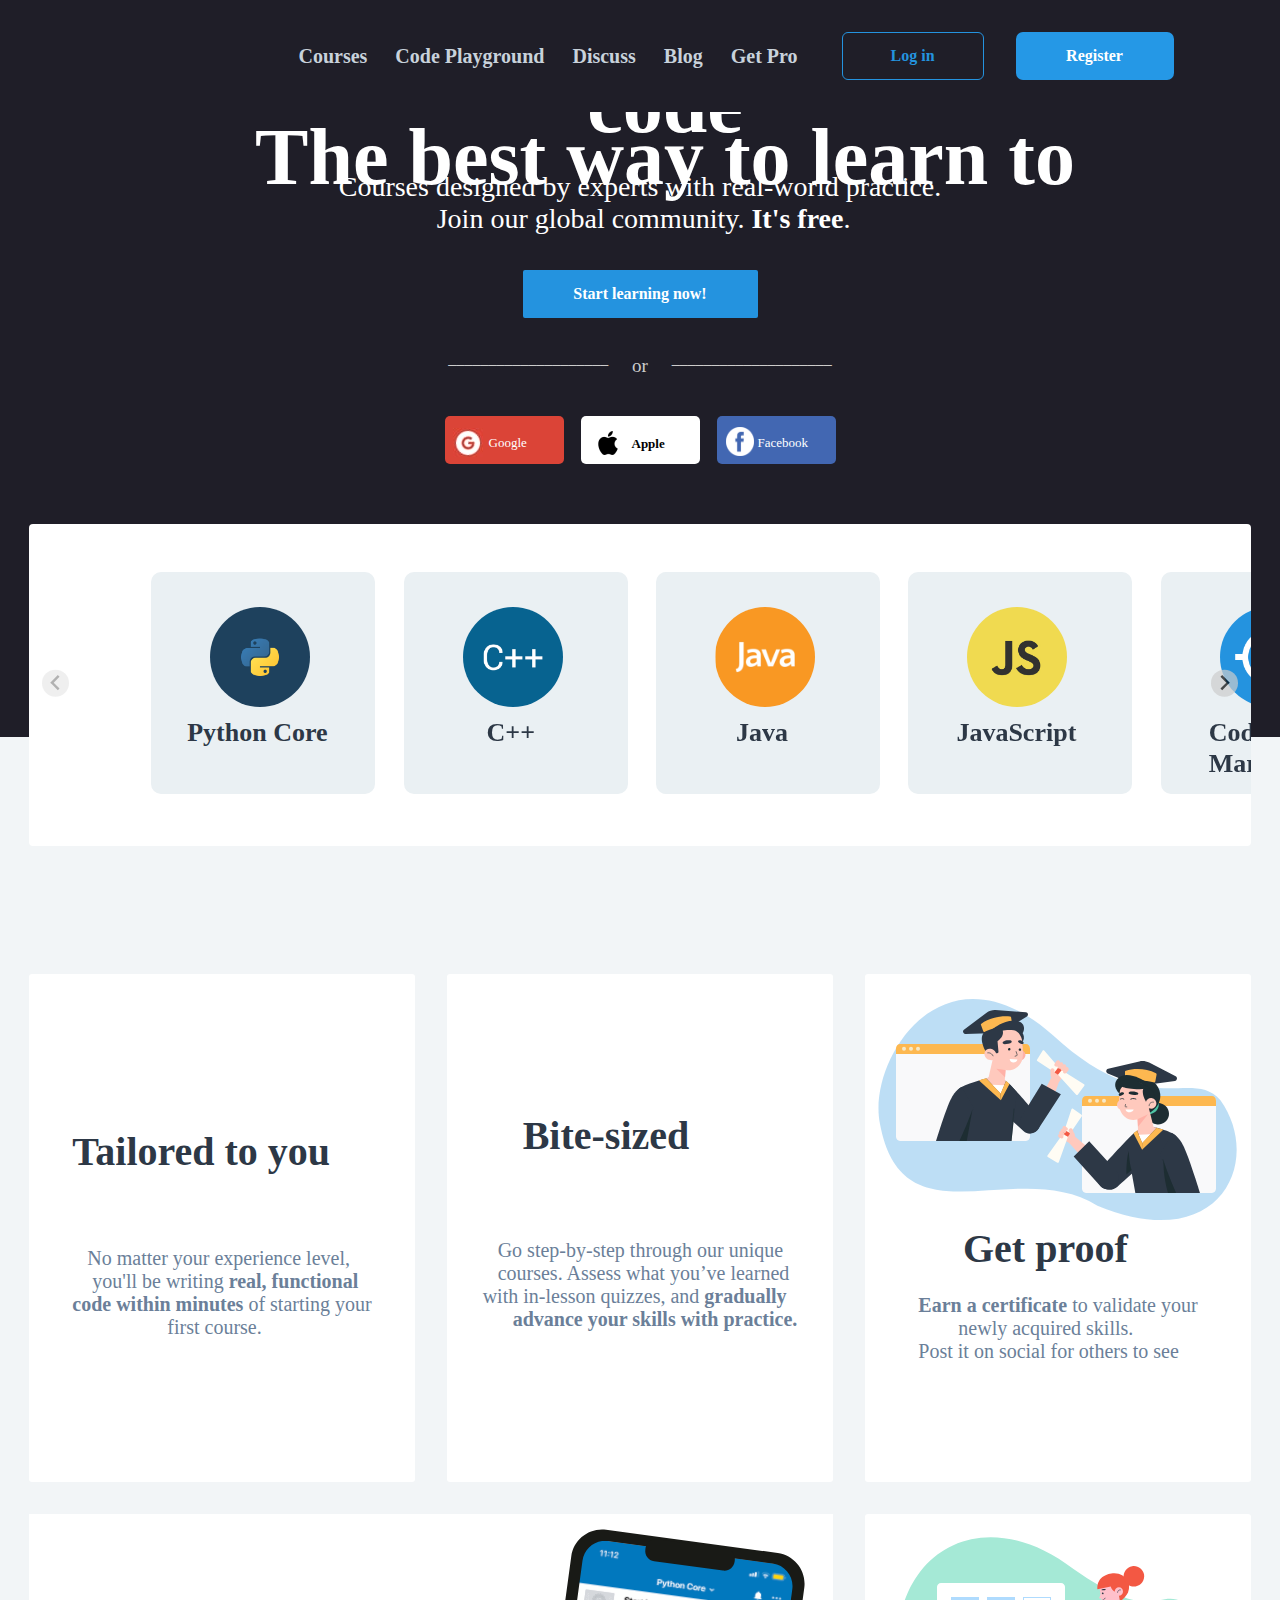
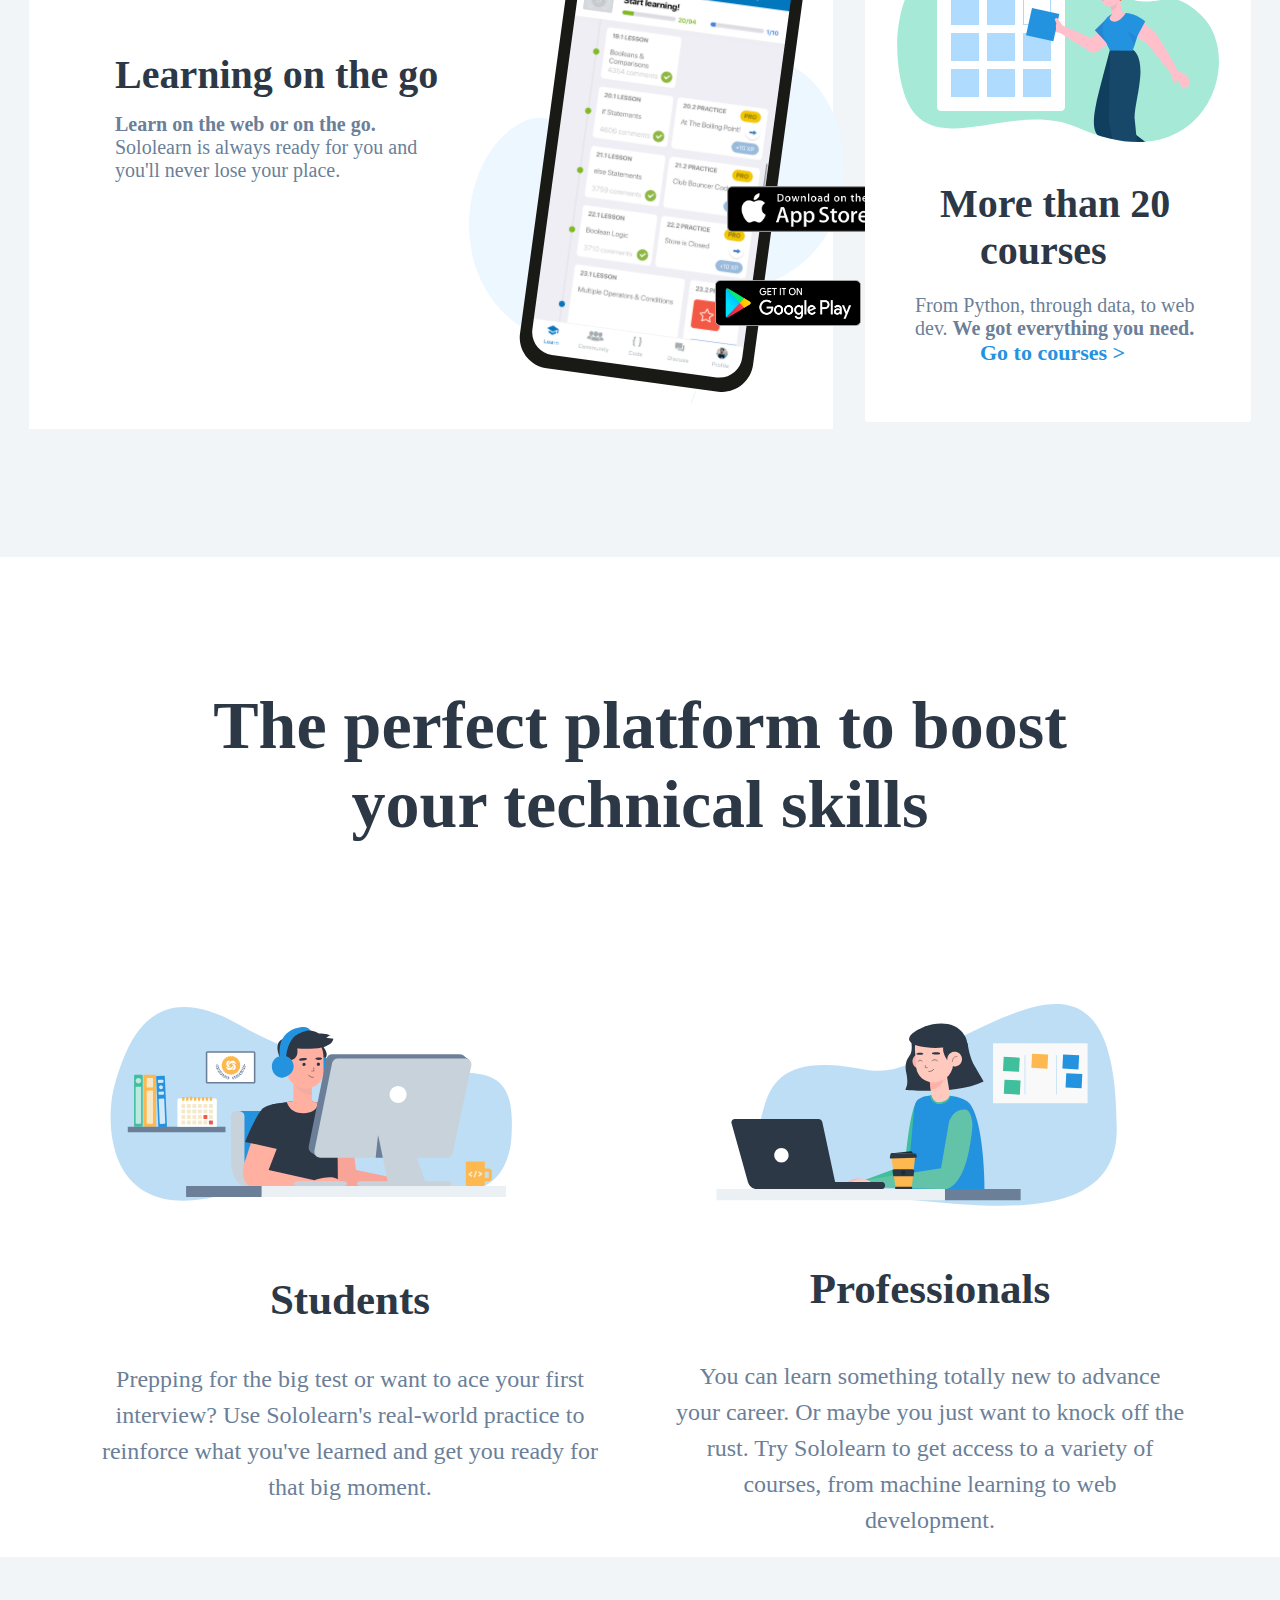
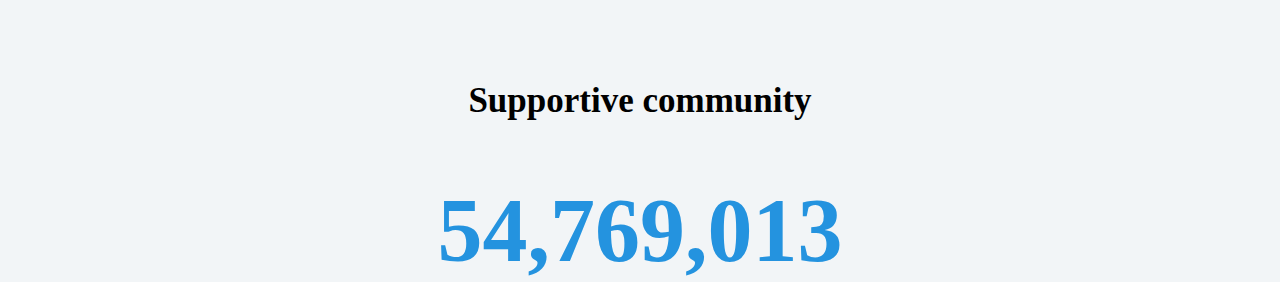
==== commit 00e19f58: "inittyyytt" ====
--- a/index.html
+++ b/index.html
@@ -1,315 +1,349 @@
 <!DOCTYPE html>
 <html lang="en">
+
 <head>
-    <meta charset="UTF-8">
-    <meta http-equiv="X-UA-Compatible" content="IE=edge">
-    <meta name="viewport" content="width=device-width, initial-scale=1.0">
-    <title>Sololearn: Learn to Code</title>
-    <link rel="stylesheet" href="sololearn.css">
-    <link rel="icon" href="img/solo.jpg" type="image/x-icon">
-    <link rel="stylesheet" href="slider/splide.min.css">
-    <script src="slider/splide.min.js"></script>
+  <meta charset="UTF-8">
+  <meta http-equiv="X-UA-Compatible" content="IE=edge">
+  <meta name="viewport" content="width=device-width, initial-scale=1.0">
+  <title>Sololearn: Learn to Code</title>
+  <link rel="stylesheet" href="sololearn.css">
+  <link rel="icon" href="img/solo.jpg" type="image/x-icon">
+  <link rel="stylesheet" href="slider/splide.min.css">
+  <script src="slider/splide.min.js"></script>
 </head>
+
 <body>
 
-    <!--  tab bar  -->
-
-   <div class="tob-bar">
-      <img class="tob-bar-black-img" src="img/soloblack.jpg" alt="">
-      <div class="div-neveshte-tob-bar">
-         <a class="neveshte-aval-tob-bar" href="">Courses</a>
-         <a class="neveshte-tob-bar" href="">Code Playground</a>
-         <a class="neveshte-tob-bar" href="">Discuss</a>
-         <a class="neveshte-tob-bar" href="">Blog</a>
-         <a class="neveshte-tob-bar" href="">Get Pro</a>
-      </div> 
-      <a class="login-tob-bar" href="signin/signin.html">Log in</a>
-      <a class="register-tob-bar" href="signup/signup.html">Register</a>
-   </div>
-
-   <!--  black section -->
-
-<div class="gesmat-tire">
-   <div class="gesmat-h1">
-     <img class="setarechap" src="img/setarechap.jpg" alt="">
-     <h1 class="h1-tob-bar">The best way to learn to</h1> <br>
-     <h1 class="h1-tob-bar-2">code</h1>
-     <img class="setarerast" src="img/setarerast.jpg" alt="">
-   </div>
+  <!--  tab bar  -->
+
+  <div class="tob-bar">
+    <img class="tob-bar-black-img" src="img/soloblack.jpg" alt="">
+    <div class="div-neveshte-tob-bar">
+      <a class="neveshte-aval-tob-bar" href="">Courses</a>
+      <a class="neveshte-tob-bar" href="">Code Playground</a>
+      <a class="neveshte-tob-bar" href="">Discuss</a>
+      <a class="neveshte-tob-bar" href="">Blog</a>
+      <a class="neveshte-tob-bar" href="">Get Pro</a>
+    </div>
+    <a class="login-tob-bar" href="signin/signin.html">Log in</a>
+    <a class="register-tob-bar" href="signup/signup.html">Register</a>
+  </div>
+
+  <!--  black section -->
+
+  <div class="gesmat-tire">
+    <div class="gesmat-h1">
+      <img class="setarechap" src="img/setarechap.jpg" alt="">
+      <h1 class="h1-tob-bar">The best way to learn to</h1> <br>
+      <h1 class="h1-tob-bar-2">code</h1>
+      <img class="setarerast" src="img/setarerast.jpg" alt="">
+    </div>
     <div class="zir-h1">
-        <div class="matns-zir-h1">
-            <p>Courses designed by experts with real-world practice.</p>
-            <p> &nbsp; &nbsp; &nbsp; &nbsp; &nbsp; &nbsp;&nbsp;&nbsp; Join our global community. <b>It's free</b>. &nbsp; &nbsp; &nbsp;</p>
-        </div>
-        <div class="dokme-start-center">
-            <a href="signup/signup.html">
-            <div class="dokme-start">
-                <span>Start learning now!</span>
-            </div>
-            </a>
-        </div>
-        <div class="khat">
-            <span class="span">____________________</span>
-            <span class="spann span">&nbsp;&nbsp;&nbsp;&nbsp; or &nbsp;&nbsp;&nbsp;&nbsp;</span>
-            <span class="span">____________________</span>
-            </div>
-            <div class="gaf">
-                <span class="google spa">
-                   <img src="img/google.jpg" alt="">
-                   <span class="googleText font">Google</span>
-                </span>
-                <span class="apple spa">
-                   <img class="apple-img" src="img/apple.png" alt="">
-                   <span class="appleText font">Apple</span>
-                </span>
-                <span class="facebook spa">
-                   <img class="facebook-img" src="img/facbook.png" alt="">
-                   <span class="facebookText font">Facebook</span>
-                </span>
-            </div>
-</div>
-
-<div class="div-slider">
-  <div class="slider">
-   <section class="splide" aria-label="Splide Basic HTML Example">
-      <div class="splide__track">
-          <ul class="splide__list">
-             <li class="splide__slide">
-               <div class="lang-box">
-                 <img class="images-sliders" src="img/slider-pythoncore.png" alt="">
-                 <p style="margin-left:36px;" class="text-sliders">Python Core</p>
-               </div></li>
-             <li class="splide__slide">
-               <div class="lang-box">
-                 <img class="images-sliders" src="img/slider-c++.png" alt="">
-                 <p style="margin-left:83px;" class="text-sliders">C++</p>
-               </div></li>
-             <li class="splide__slide">
-               <div class="lang-box">
-                <img class="images-sliders" src="img/slider-java.png" alt="">
-                <p style="margin-left: 80px;" class="text-sliders">Java</p>
-              </div></li>
-             <li class="splide__slide">
-               <div class="lang-box">
-                <img class="images-sliders" src="img/slider-javascript.png" alt="">
-                <p style="margin-left: 48px;" class="text-sliders">JavaScript</p>
-               </div></li>
-             <li class="splide__slide">
-               <div class="lang-box">
-                <img class="images-sliders" src="img/slider-codingformarketers.png" alt="">
-                <p style="margin-left: 48px;" class="text-sliders">Coding for <br> Marketers</p>
-               </div></li>
-             <li class="splide__slide">
-               <div class="lang-box">
-                <img class="images-sliders" src="img/slider-cccc.png" alt="">
-                <p style="margin-left: 93px;" class="text-sliders">C#</p>
-               </div></li>
-             <li class="splide__slide">
-               <div class="lang-box">
-                 <img class="images-sliders" src="img/slider-html.png" alt="">
-                 <p style="margin-left: 74px;" class="text-sliders">HTML</p>
-                </div></li>
-             <li class="splide__slide">
-               <div class="lang-box">
-                <img class="images-sliders" src="img/slider-css.png" alt="">
-                <p style="margin-left: 86px;" class="text-sliders">CSS</p>
-               </div></li>
-             <li class="splide__slide">
-               <div class="lang-box">
-                <img class="images-sliders" src="img/slider-reponsive.png" alt="">
-                <p style="margin-left:47px;" class="text-sliders">Responsive<br>Web Design</p>
-               </div></li>
-             <li class="splide__slide">
-               <div class="lang-box">
-                <img class="images-sliders" src="img/slider-pythonforbeginners.png" alt="">
-                <p style="margin-left: 55px;" class="text-sliders">Python for<br>Beginners</p>
-               </div></li>
-             <li class="splide__slide">
-               <div class="lang-box">
-                <img class="images-sliders" src="img/slider-pythonfordatascience.png" alt="">
-                <p style="margin-left: 55px;" class="text-sliders">Python for<br>Data Science</p>
-               </div></li>
-             <li class="splide__slide">
-               <div class="lang-box">
-                <img class="images-sliders" src="img/slider-sql.png" alt="">
-                <p style="margin-left: 88px;" class="text-sliders">SQL</p>
-               </div></li>
-             <li class="splide__slide">
-               <div class="lang-box">
-                <img class="images-sliders" src="img/slider-r.png" alt="">
-                <p style="margin-left: 104px;" class="text-sliders">R</p>
-               </div></li>
-             <li class="splide__slide">
-               <div class="lang-box">
-                <img class="images-sliders" src="img/slider-datascience.png" alt="">
-                 <p style="margin-left: 38px;"  class="text-sliders">Data Science</p>
-               </div></li>
-             <li class="splide__slide">
-               <div class="lang-box">
-                <img class="images-sliders" src="img/slider-machinelearning.png" alt="">
-                <p style="margin-left: 60px;"  class="text-sliders">Machine<br>Learning</p>
-               </div></li>
-             <li class="splide__slide">
-               <div class="lang-box">
-                <img class="images-sliders" src="img/slider-react+redux.png" alt="">
-                <p style="margin-left: 27px;"  class="text-sliders">React + Redux</p>
-               </div></li>
-             <li class="splide__slide">
-               <div class="lang-box">
-                <img class="images-sliders" src="img/slider-angular+nestjs.png" alt="">
-                <p style="margin-left: 55px;"  class="text-sliders">Angular +<br> &nbsp; NestJS</p>  
-               </div></li>
-             <li class="splide__slide">
-               <div class="lang-box">
-                <img class="images-sliders" src="img/slider-intermediatepython.png" alt="">
-                <p style="margin-left: 40px;"  class="text-sliders">Intermediate <br> &nbsp;&nbsp;&nbsp; Python</p>   
-               </div></li>
-             <li class="splide__slide">
-               <div class="lang-box">
-                <img class="images-sliders" src="img/slider-kotlin.png" alt="">
-                <p style="margin-left: 75px;"  class="text-sliders">Kotlin</p>  
-               </div></li>
-             <li class="splide__slide">
-               <div class="lang-box">
-                <img class="images-sliders" src="img/slider-go.png" alt="">
-                <p style="margin-left: 93px;"  class="text-sliders">Go</p>  
-               </div></li>
-             <li class="splide__slide">
-               <div class="lang-box">
-                <img class="images-sliders" src="img/slider-c.png" alt="">
-                <p style="margin-left: 97px;"  class="text-sliders">C</p>  
-               </div></li>
-             <li class="splide__slide">
-               <div class="lang-box">
-                <img class="images-sliders" src="img/pythondatastructures.png" alt="">
-                <p style="margin-left: 40px;"  class="text-sliders">Python Data <br> &nbsp; Structures</p>  
-               </div></li>
-             <li class="splide__slide">
-                <div class="lang-box">
-                 <img class="images-sliders" src="img/slider-php.png" alt="">
-                 <p style="margin-left: 86px;"  class="text-sliders">PHP</p>  
-                </div></li>
-             <li class="splide__slide">
-                  <div class="lang-box">
-                   <img class="images-sliders" src="img/slider-ruby.png" alt="">
-                   <p style="margin-left: 80px;"  class="text-sliders">Ruby</p>  
-                  </div></li>
-             <li class="splide__slide">
-                    <div class="lang-box">
-                     <img class="images-sliders" src="img/slider-swift4.png" alt="">
-                     <p style="margin-left: 80px;"  class="text-sliders">Swift&nbsp;4</p>  
-                    </div></li>
-             <li class="splide__slide">
-                      <div class="lang-box">
-                       <img class="images-sliders" src="img/slider-jquery.png" alt="">
-                       <p style="margin-left: 76px;"  class="text-sliders">jQuery</p>  
-                      </div></li>
-             <li class="splide__slide">
-                        <div class="lang-box">
-                         <img class="images-sliders" src="img/slider-pythonforfinance.png" alt="">
-                         <p style="margin-left: 45px;"  class="text-sliders">Python for <br> &nbsp; Finance</p>  
-                        </div></li>
-          </ul>
-      </div>
-    </section>
-    <script>
-      new Splide( '.splide', { 
-         type   : 'slide',
-         perPage: 4, //dar did 4 ta bashe
-         perMove: 1, //raftan har yek dune yekdune
-         padding:{left:"10%", right:"10%",},
-         pagination:false, //noghte baraye slider ro false(geir faal) ya true(faal) mikonim
-         gap:"32px",
-         // baraye saniye iy kardan slider
-         // autoplay:true,
-         // interval:500, baraye neveshtan saniye
-      } ).mount();
-    </script>
-  </div>
-</div>
+      <div class="matns-zir-h1">
+        <p>Courses designed by experts with real-world practice.</p>
+        <p> &nbsp; &nbsp; &nbsp; &nbsp; &nbsp; &nbsp;&nbsp;&nbsp; Join our global community. <b>It's free</b>. &nbsp;
+          &nbsp; &nbsp;</p>
+      </div>
+      <div class="dokme-start-center">
+        <a href="signup/signup.html">
+          <div class="dokme-start">
+            <span>Start learning now!</span>
+          </div>
+        </a>
+      </div>
+      <div class="khat">
+        <span class="span">____________________</span>
+        <span class="spann span">&nbsp;&nbsp;&nbsp;&nbsp; or &nbsp;&nbsp;&nbsp;&nbsp;</span>
+        <span class="span">____________________</span>
+      </div>
+      <div class="gaf">
+        <span class="google spa">
+          <img src="img/google.jpg" alt="">
+          <span class="googleText font">Google</span>
+        </span>
+        <span class="apple spa">
+          <img class="apple-img" src="img/apple.png" alt="">
+          <span class="appleText font">Apple</span>
+        </span>
+        <span class="facebook spa">
+          <img class="facebook-img" src="img/facbook.png" alt="">
+          <span class="facebookText font">Facebook</span>
+        </span>
+      </div>
+    </div>
+
+    <div class="div-slider">
+      <div class="slider">
+        <section class="splide" aria-label="Splide Basic HTML Example">
+          <div class="splide__track">
+            <ul class="splide__list">
+              <li class="splide__slide">
+                <div class="lang-box">
+                  <img class="images-sliders" src="img/slider-pythoncore.png" alt="">
+                  <p style="margin-left:36px;" class="text-sliders">Python Core</p>
+                </div>
+              </li>
+              <li class="splide__slide">
+                <div class="lang-box">
+                  <img class="images-sliders" src="img/slider-c++.png" alt="">
+                  <p style="margin-left:83px;" class="text-sliders">C++</p>
+                </div>
+              </li>
+              <li class="splide__slide">
+                <div class="lang-box">
+                  <img class="images-sliders" src="img/slider-java.png" alt="">
+                  <p style="margin-left: 80px;" class="text-sliders">Java</p>
+                </div>
+              </li>
+              <li class="splide__slide">
+                <div class="lang-box">
+                  <img class="images-sliders" src="img/slider-javascript.png" alt="">
+                  <p style="margin-left: 48px;" class="text-sliders">JavaScript</p>
+                </div>
+              </li>
+              <li class="splide__slide">
+                <div class="lang-box">
+                  <img class="images-sliders" src="img/slider-codingformarketers.png" alt="">
+                  <p style="margin-left: 48px;" class="text-sliders">Coding for <br> Marketers</p>
+                </div>
+              </li>
+              <li class="splide__slide">
+                <div class="lang-box">
+                  <img class="images-sliders" src="img/slider-cccc.png" alt="">
+                  <p style="margin-left: 93px;" class="text-sliders">C#</p>
+                </div>
+              </li>
+              <li class="splide__slide">
+                <div class="lang-box">
+                  <img class="images-sliders" src="img/slider-html.png" alt="">
+                  <p style="margin-left: 74px;" class="text-sliders">HTML</p>
+                </div>
+              </li>
+              <li class="splide__slide">
+                <div class="lang-box">
+                  <img class="images-sliders" src="img/slider-css.png" alt="">
+                  <p style="margin-left: 86px;" class="text-sliders">CSS</p>
+                </div>
+              </li>
+              <li class="splide__slide">
+                <div class="lang-box">
+                  <img class="images-sliders" src="img/slider-reponsive.png" alt="">
+                  <p style="margin-left:47px;" class="text-sliders">Responsive<br>Web Design</p>
+                </div>
+              </li>
+              <li class="splide__slide">
+                <div class="lang-box">
+                  <img class="images-sliders" src="img/slider-pythonforbeginners.png" alt="">
+                  <p style="margin-left: 55px;" class="text-sliders">Python for<br>Beginners</p>
+                </div>
+              </li>
+              <li class="splide__slide">
+                <div class="lang-box">
+                  <img class="images-sliders" src="img/slider-pythonfordatascience.png" alt="">
+                  <p style="margin-left: 55px;" class="text-sliders">Python for<br>Data Science</p>
+                </div>
+              </li>
+              <li class="splide__slide">
+                <div class="lang-box">
+                  <img class="images-sliders" src="img/slider-sql.png" alt="">
+                  <p style="margin-left: 88px;" class="text-sliders">SQL</p>
+                </div>
+              </li>
+              <li class="splide__slide">
+                <div class="lang-box">
+                  <img class="images-sliders" src="img/slider-r.png" alt="">
+                  <p style="margin-left: 104px;" class="text-sliders">R</p>
+                </div>
+              </li>
+              <li class="splide__slide">
+                <div class="lang-box">
+                  <img class="images-sliders" src="img/slider-datascience.png" alt="">
+                  <p style="margin-left: 38px;" class="text-sliders">Data Science</p>
+                </div>
+              </li>
+              <li class="splide__slide">
+                <div class="lang-box">
+                  <img class="images-sliders" src="img/slider-machinelearning.png" alt="">
+                  <p style="margin-left: 60px;" class="text-sliders">Machine<br>Learning</p>
+                </div>
+              </li>
+              <li class="splide__slide">
+                <div class="lang-box">
+                  <img class="images-sliders" src="img/slider-react+redux.png" alt="">
+                  <p style="margin-left: 27px;" class="text-sliders">React + Redux</p>
+                </div>
+              </li>
+              <li class="splide__slide">
+                <div class="lang-box">
+                  <img class="images-sliders" src="img/slider-angular+nestjs.png" alt="">
+                  <p style="margin-left: 55px;" class="text-sliders">Angular +<br> &nbsp; NestJS</p>
+                </div>
+              </li>
+              <li class="splide__slide">
+                <div class="lang-box">
+                  <img class="images-sliders" src="img/slider-intermediatepython.png" alt="">
+                  <p style="margin-left: 40px;" class="text-sliders">Intermediate <br> &nbsp;&nbsp;&nbsp; Python</p>
+                </div>
+              </li>
+              <li class="splide__slide">
+                <div class="lang-box">
+                  <img class="images-sliders" src="img/slider-kotlin.png" alt="">
+                  <p style="margin-left: 75px;" class="text-sliders">Kotlin</p>
+                </div>
+              </li>
+              <li class="splide__slide">
+                <div class="lang-box">
+                  <img class="images-sliders" src="img/slider-go.png" alt="">
+                  <p style="margin-left: 93px;" class="text-sliders">Go</p>
+                </div>
+              </li>
+              <li class="splide__slide">
+                <div class="lang-box">
+                  <img class="images-sliders" src="img/slider-c.png" alt="">
+                  <p style="margin-left: 97px;" class="text-sliders">C</p>
+                </div>
+              </li>
+              <li class="splide__slide">
+                <div class="lang-box">
+                  <img class="images-sliders" src="img/pythondatastructures.png" alt="">
+                  <p style="margin-left: 40px;" class="text-sliders">Python Data <br> &nbsp; Structures</p>
+                </div>
+              </li>
+              <li class="splide__slide">
+                <div class="lang-box">
+                  <img class="images-sliders" src="img/slider-php.png" alt="">
+                  <p style="margin-left: 86px;" class="text-sliders">PHP</p>
+                </div>
+              </li>
+              <li class="splide__slide">
+                <div class="lang-box">
+                  <img class="images-sliders" src="img/slider-ruby.png" alt="">
+                  <p style="margin-left: 80px;" class="text-sliders">Ruby</p>
+                </div>
+              </li>
+              <li class="splide__slide">
+                <div class="lang-box">
+                  <img class="images-sliders" src="img/slider-swift4.png" alt="">
+                  <p style="margin-left: 80px;" class="text-sliders">Swift&nbsp;4</p>
+                </div>
+              </li>
+              <li class="splide__slide">
+                <div class="lang-box">
+                  <img class="images-sliders" src="img/slider-jquery.png" alt="">
+                  <p style="margin-left: 76px;" class="text-sliders">jQuery</p>
+                </div>
+              </li>
+              <li class="splide__slide">
+                <div class="lang-box">
+                  <img class="images-sliders" src="img/slider-pythonforfinance.png" alt="">
+                  <p style="margin-left: 45px;" class="text-sliders">Python for <br> &nbsp; Finance</p>
+                </div>
+              </li>
+            </ul>
+          </div>
+        </section>
+        <script>
+          new Splide('.splide', {
+            type: 'slide',
+            perPage: 4, //dar did 4 ta bashe
+            perMove: 1, //raftan har yek dune yekdune
+            padding: { left: "10%", right: "10%", },
+            pagination: false, //noghte baraye slider ro false(geir faal) ya true(faal) mikonim
+            gap: "32px",
+            // baraye saniye iy kardan slider
+            // autoplay:true,
+            // interval:500, baraye neveshtan saniye
+          }).mount();
+        </script>
+      </div>
+    </div>
 
     <div class="se-aks-aval">
-     <div class="width-height-se-aks-aval">
-         <img style="margin-top: 50px;" src="img/chap.jpg" alt="">
-         <p class="text-titr-1-1">Tailored to you</p>
-         <p class="text-1-1">
-            &nbsp; &nbsp;No matter your experience level,<br>
-            &nbsp; &nbsp; you'll be writing <b>real, functional <br>
+      <div class="width-height-se-aks-aval">
+        <img style="margin-top: 50px;" src="img/chap.jpg" alt="">
+        <p class="text-titr-1-1">Tailored to you</p>
+        <p class="text-1-1">
+          &nbsp; &nbsp;No matter your experience level,<br>
+          &nbsp; &nbsp; you'll be writing <b>real, functional <br>
             code within minutes</b> of starting your <br>
-            &nbsp; &nbsp; &nbsp; &nbsp; &nbsp; &nbsp; &nbsp; &nbsp; &nbsp; &nbsp;first course. 
-         </p>
-     </div>
-     <div class="width-height-se-aks-aval">
+          &nbsp; &nbsp; &nbsp; &nbsp; &nbsp; &nbsp; &nbsp; &nbsp; &nbsp; &nbsp;first course.
+        </p>
+      </div>
+      <div class="width-height-se-aks-aval">
         <img style="margin-top: 30px;" src="img/vasat.jpg" alt="">
         <p class="text-titr-1-2">Bite-sized</p>
         <p class="text-1-2">
-           &nbsp; &nbsp;Go step-by-step through our unique <br>
-           &nbsp; &nbsp;courses. Assess what you’ve learned <br>
-           with in-lesson quizzes, and <b>gradually <br>
-           &nbsp; &nbsp; &nbsp; advance your skills with practice.</b>
-       </p>
-     </div>
-     <div class="width-height-se-aks-aval">
-        <img class="img-1-3"src="img/home-why-solo-3.svg" alt="">
+          &nbsp; &nbsp;Go step-by-step through our unique <br>
+          &nbsp; &nbsp;courses. Assess what you’ve learned <br>
+          with in-lesson quizzes, and <b>gradually <br>
+            &nbsp; &nbsp; &nbsp; advance your skills with practice.</b>
+        </p>
+      </div>
+      <div class="width-height-se-aks-aval">
+        <img class="img-1-3" src="img/home-why-solo-3.svg" alt="">
         <p class="text-titr-1-3">Get proof</p>
         <p class="text-1-3">
-           <b>Earn a certificate</b> to validate your <br>
-           &nbsp; &nbsp; &nbsp; &nbsp; newly acquired skills. <br>
-           Post it on social for others to see
-       </p>
-     </div>
+          <b>Earn a certificate</b> to validate your <br>
+          &nbsp; &nbsp; &nbsp; &nbsp; newly acquired skills. <br>
+          Post it on social for others to see
+        </p>
+      </div>
     </div>
     <div class="do-aks-dovom">
-       <div class="samt-chap">
-          <img src="img/gushi.svg" alt="">
-          <div class="div-texts-2-1">
-            <p class="text-titr-2-1">Learning on the go</p>
-            <p class="text-2-1">
-               <b>Learn on the web or on the go.</b> <br>
-                Sololearn is always ready for you and <br>
-                you'll never lose your place.
-            </p>
-               <img class="img-2-1-1" src="img/app-store.jpg" alt="">
-               <img class="img-2-1-2" src="img/googleplay.png" alt="">
-          </div>
-       </div>
-       <div class="samt-rast">
+      <div class="samt-chap">
+        <img src="img/gushi.svg" alt="">
+        <div class="div-texts-2-1">
+          <p class="text-titr-2-1">Learning on the go</p>
+          <p class="text-2-1">
+            <b>Learn on the web or on the go.</b> <br>
+            Sololearn is always ready for you and <br>
+            you'll never lose your place.
+          </p>
+          <img class="img-2-1-1" src="img/app-store.jpg" alt="">
+          <img class="img-2-1-2" src="img/googleplay.png" alt="">
+        </div>
+      </div>
+      <div class="samt-rast">
         <img class="img2-2" src="img/aks-2-2.svg" alt="">
         <p class="text-titr-2-2">
           More than 20 <br> &nbsp; &nbsp; courses
         </p>
         <p class="text-2-2">
           From Python, through data, to web <br>
-           dev. <b>We got everything you need.</b>
+          dev. <b>We got everything you need.</b>
         </p>
         <a class="link-text-2-2" href="">Go to courses ></a>
-       </div>
+      </div>
     </div>
 
     <div class="aks-sevom">
-        <p>The perfect platform to boost <br>
+      <p>The perfect platform to boost <br>
         your technical skills</p>
-       <div class="photos-texts-aks-sevom">
-         <div class="chapi">
-           <img src="img/student.svg" alt="">
-           <div>Students</div>
-           <span>Prepping for the big test or want to ace your first <br>
-             interview? Use Sololearn's real-world practice to <br>
-              reinforce what you've learned and get you ready for <br>
-             that big moment.</span>
-         </div>
-         <div class="rasti">
-           <img src="img/prof.svg" alt="">
-           <div>Professionals</div>
-           <span>
+      <div class="photos-texts-aks-sevom">
+        <div class="chapi">
+          <img src="img/student.svg" alt="">
+          <div>Students</div>
+          <span>Prepping for the big test or want to ace your first <br>
+            interview? Use Sololearn's real-world practice to <br>
+            reinforce what you've learned and get you ready for <br>
+            that big moment.</span>
+        </div>
+        <div class="rasti">
+          <img src="img/prof.svg" alt="">
+          <div>Professionals</div>
+          <span>
             You can learn something totally new to advance <br>
-             your career. Or maybe you just want to knock off the <br>
-             rust. Try Sololearn to get access to a variety of <br>
-             courses, from machine learning to web <br>
-             development.
-           </span>
-         </div>
-    </div>
-  </div>
+            your career. Or maybe you just want to knock off the <br>
+            rust. Try Sololearn to get access to a variety of <br>
+            courses, from machine learning to web <br>
+            development.
+          </span>
+        </div>
+      </div>
+    </div>
+    <div class="zir-aks-sevom">
+      <h3>Supportive community</h3>
+      <div>54,769,013</div>
+    </div>
 </body>
 </html>--- a/sololearn.css
+++ b/sololearn.css
@@ -1,55 +1,65 @@
-*{
-    margin: 0;
-    padding: 0;
-}
-body{
-    background-color: #F2F5F7;
-}
+* {
+  margin: 0;
+  padding: 0;
+}
+
+body {
+  background-color: #F2F5F7;
+}
+
 @font-face {
-    font-family: fira;
-    src: url(fonts/FiraMono-Bold.otf) format('otf'),
-      url(fonts/FiraMono-Bold.ttf) format('truetype'),
-      url(fonts/FiraMono-Bold.woff) format('woff'),
-      url(fonts/FiraMono-Bold.woff2) format('woff2');
-    }
-.font{
-    font-family: fira;
-}    
-a{
-    text-decoration: none;
-}
+  font-family: fira;
+  src: url(fonts/FiraMono-Bold.otf) format('otf'),
+    url(fonts/FiraMono-Bold.ttf) format('truetype'),
+    url(fonts/FiraMono-Bold.woff) format('woff'),
+    url(fonts/FiraMono-Bold.woff2) format('woff2');
+}
+
+.font {
+  font-family: fira;
+}
+
+a {
+  text-decoration: none;
+}
+
 /* قسمت تب بار */
-.tob-bar{
-    display: flex;
-    position:fixed;
-    top: 0px;
-    background-color: #1F1E28;
-    width: 100%;
-    height: 112px;
-    align-items: center;
-    z-index: 100;
-    justify-content: center;
-}
-.tob-bar-black-img{
-   padding-left: 25px;
-}
-.div-neveshte-tob-bar{
-display: flex;
-gap: 28px;
-}
-.neveshte-aval-tob-bar{
-    color: #C8D2DB;
-    font-size: 20px; 
-    padding-left: 167px;
-    font-weight: 600;
-}
-.neveshte-tob-bar{
- color: #C8D2DB;
- font-size: 20px;
- font-weight: 600; 
-}
-.login-tob-bar{
-    display: flex;
+.tob-bar {
+  display: flex;
+  position: fixed;
+  top: 0px;
+  background-color: #1F1E28;
+  width: 100%;
+  height: 112px;
+  align-items: center;
+  z-index: 100;
+  justify-content: center;
+}
+
+.tob-bar-black-img {
+  padding-left: 25px;
+}
+
+.div-neveshte-tob-bar {
+  display: flex;
+  gap: 28px;
+}
+
+.neveshte-aval-tob-bar {
+  color: #C8D2DB;
+  font-size: 20px;
+  padding-left: 167px;
+  font-weight: 600;
+}
+
+.neveshte-tob-bar {
+  color: #C8D2DB;
+  font-size: 20px;
+  font-weight: 600;
+}
+
+.login-tob-bar {
+  display: flex;
   margin-left: 44px;
   width: 140px;
   height: 46px;
@@ -60,396 +70,480 @@
   justify-content: center;
   font-weight: 900;
 }
-.login-tob-bar:hover{
-    background-color: white;
-}
-.register-tob-bar{
- display: flex;
- margin-left: 32px;
- width: 158px;
- height: 48px;
- background-color: #2598E6;
- border-radius: 7px;
-align-items:center;
-justify-content: center;
-color: white;
-font-weight: 900;
-}
-.register-tob-bar:hover{
-   background-color: #2AA7FD ;
-}
-.gesmat-tire{
-    width: 100%;
-    height: 625px;
-    background-color: #1F1E28;
-}
-.gesmat-h1{
+
+.login-tob-bar:hover {
+  background-color: white;
+}
+
+.register-tob-bar {
+  display: flex;
+  margin-left: 32px;
+  width: 158px;
+  height: 48px;
+  background-color: #2598E6;
+  border-radius: 7px;
+  align-items: center;
+  justify-content: center;
+  color: white;
+  font-weight: 900;
+}
+
+.register-tob-bar:hover {
+  background-color: #2AA7FD;
+}
+
+.gesmat-tire {
+  width: 100%;
+  height: 625px;
+  background-color: #1F1E28;
+}
+
+.gesmat-h1 {
   margin-top: 112px;
-    display: grid;
-    grid-template-columns:"auto auto auto" ;
-    grid-template-rows:"auto";
-    grid-template-areas:"setarechap h1-tob-bar setarerast";
-    justify-content: center;
-  }
-.gesmat-tire h1{
-    display: flex;
-    justify-content: center;
-    font-size: 80px;
-    color: #ffffff;
-}
-.h1-tob-bar{
-    grid-area: h1-tob-bar;
-}
-.h1-tob-bar-2{
-    margin-top: -143px;
-}
-.setarerast{
-margin-right: -18px;
- grid-area: setarerast;
-}
-.setarechap{
-margin-left: 50px;
-grid-area: setarechap;
-}
-.zir-h1{
-    display: grid;
-    justify-content: center;
-    margin-top: -50px;
-}
-.matns-zir-h1 p{
- font-size: 28px;
- color: #ffffff ;
-}
-.dokme-start-center{
-    display: flex;
-    justify-content: center;
-}
-.dokme-start{
-    display: flex;
-    background-color: #2493DF;
-    justify-content: center;
-    width: 235px;
-    height: 48px;
-    margin-top: 35px;
-    border-radius: 2px;
-    align-items: center;
-    cursor: pointer;
-}
-.dokme-start:hover{
+  display: grid;
+  grid-template-columns: "auto auto auto";
+  grid-template-rows: "auto";
+  grid-template-areas: "setarechap h1-tob-bar setarerast";
+  justify-content: center;
+}
+
+.gesmat-tire h1 {
+  display: flex;
+  justify-content: center;
+  font-size: 80px;
+  color: #ffffff;
+}
+
+.h1-tob-bar {
+  grid-area: h1-tob-bar;
+}
+
+.h1-tob-bar-2 {
+  margin-top: -143px;
+}
+
+.setarerast {
+  margin-right: -18px;
+  grid-area: setarerast;
+}
+
+.setarechap {
+  margin-left: 50px;
+  grid-area: setarechap;
+}
+
+.zir-h1 {
+  display: grid;
+  justify-content: center;
+  margin-top: -50px;
+}
+
+.matns-zir-h1 p {
+  font-size: 28px;
+  color: #ffffff;
+}
+
+.dokme-start-center {
+  display: flex;
+  justify-content: center;
+}
+
+.dokme-start {
+  display: flex;
+  background-color: #2493DF;
+  justify-content: center;
+  width: 235px;
+  height: 48px;
+  margin-top: 35px;
+  border-radius: 2px;
+  align-items: center;
+  cursor: pointer;
+}
+
+.dokme-start:hover {
   background-color: #2AA7FD;
 }
-.dokme-start span{
-    color: #ffffff;
-    font-size: 16px;
-    font-weight: 600;
-}
-.khat{
-    display: flex;
-    margin-top: 32px;
-    justify-content: center;
-  }
-  .span{
-    color: #cccccc;
-  }
-  .spann{
-    font-size: 19px;
-    margin-top: 5px;
-  }
-  .gaf{
-   display: flex;
+
+.dokme-start span {
+  color: #ffffff;
+  font-size: 16px;
+  font-weight: 600;
+}
+
+.khat {
+  display: flex;
+  margin-top: 32px;
+  justify-content: center;
+}
+
+.span {
+  color: #cccccc;
+}
+
+.spann {
+  font-size: 19px;
+  margin-top: 5px;
+}
+
+.gaf {
+  display: flex;
   gap: 17px;
-  justify-content:center ;
+  justify-content: center;
   margin-top: 39px;
-  }
-  .spa{
-   width: 119px;
-   height: 48px;
-   border-radius: 5px;
-  }
-  .google{
-    display: flex;
-    background-color: #db4437;
-
-    align-items: center;
-    cursor: pointer;
-  }
-  .google:hover{
-    background-color: #db4433;
-  }
-  .google img{
-    padding-left: 8px;
-    padding-top: 5px;
-  }
-  .googleText{
-   font-size: 13px;
-   color: #ffffff;
-   padding-left: 6px;
-   padding-top: 5px;
-  }
-  .apple{
-    display: flex;
-    background-color: #ffffff;
-    align-items: center;
-    cursor: pointer;
-  }
-  .apple:hover{
-    background-color: #E3E1E0;
-  }
-  .apple-img{
-    padding-left: 15px;
-    padding-top: 5px;
-  }
-  .appleText{
-    font-size: 13px;
-    color: #000;
-    padding-left: 12px;
-    padding-top: 7px;
-    font-weight: 700;
-  }
-  .facebook{
-    background-color: #4267b2;
-    display: flex;
-    align-items: center;
-    cursor: pointer;
-  }
-  .facebook:hover{
-    background: #2A4683;
-  }
-  .facebook-img{
-   padding-top: 3px;
-   padding-left: 9px;
-   width: 28px;
-   height: 29px;
-  }
-  .facebookText{
-    font-size: 13px; 
-    color: #ffffff; 
-    padding-top: 5px;
-   padding-left: 4px;
-  }
-  .div-slider{
-    display: flex;
-    justify-content: center;
-    align-items: center;
-    margin-top: 60px;
-}
-  .slider{
-    width: 1222px;
-    height: 226px;
-    background-color: #ffffff;
-    border-radius: 4px;
-    padding-top: 48px;
-    padding-bottom:48px;
-
-  }
- .se-aks-aval{
-   display: flex;
-   justify-content: center;
-   gap: 32px;
-   margin-top: 128px;
-  }
-  .width-height-se-aks-aval{
-    display: grid;
-    height: 508px;
-    width: 386px;
-    background-color: #ffffff;
-    border-radius: 3px;
-    justify-content: center;
-  }
-  .text-titr-1-1{
-    font-size: 40px;
-    font-weight: 700;
-    margin-top: -39px;
-    color: #2D3846;
-  }
-  .text-1-1{
-    font-size: 20px;
-    margin: 0 auto;
-    color: #6B7F99;
-    margin-top: -70px;
-  }
-  .text-titr-1-2{
-    font-size: 40px;
-    font-weight: 700;
-    margin-top: -43px;
-    margin-left: 40px;
-    color: #2D3846 ;
-  }
-  .text-1-2{
-    font-size: 20px;
-    margin: 0 auto;
-    color: #6B7F99;
-    margin-top: -70px;
-  }
-  .img-1-3{
-    margin-top: -10px;
-  }
-  .text-titr-1-3{
-    font-size: 40px;
-    font-weight: 700;
-    margin-top: -93px;
-    margin-left: 145px;
-    color: #2D3846 ;
-  }
-  .text-1-3{
-    font-size: 20px;
-    margin: 0 auto;
-    color: #6B7F99;
-    margin-top: -106px;
-  }
-  .do-aks-dovom{
-    display: flex;
-    justify-content: center;
-    gap: 32px;
-    margin-top: 32px;
-    border-radius: 3px;
-  }
-  .div-texts-2-1{
-    margin-left: 43px;
-  }
-  .samt-chap{
-   width: 804px;
-   height: 515px;
-   background-color: #ffffff;
-  } 
-  .samt-chap img{
-    display: flex;
-    margin: 4px -50px auto auto;
-  }
-  .samt-rast{
-    height: 508px;
-    width: 386px;
-    background-color: #ffffff;
-    border-radius: 3px;
-  }
- 
-  .text-titr-2-1{
-    font-size: 40px;
-    font-weight: 700;
-    color: #2D3846;
-    margin-top: -365px;
-    margin-left: 43px;
-  }
-  .text-2-1{
-    font-size: 20px;
-    color: #6B7F99;
-    margin-left: 43px;
-    margin-top: 15px;
-  }
-  .div-img-2-1{
-    display: flex;
-  
-  }
-  .img-2-1-1{
-    width: 156px;
-    height: 46px;
-    margin-left: 200px;
-  }
-  .img-2-1-2{
-    width: 190px;
-    height: 134px;
-    padding-left: 30px;
-  }
-  .img2-2{
-    margin-left:-47px;
-    margin-top: -10px;
-  }
-  .lang-box{
-    width: 224px;
-    height:222px;
-    background-color: #EAF0F3;
-    border-radius: 10px;
-  }
-  .text-sliders{
-    color: #2d3846;
-    font-size: 26px;
-    font-weight: bolder;
-    line-height: 120%;
-    margin-top: 20px;
-    margin: 10px;
-  }
-  .images-sliders{
-    width: 100px;
-    height: 100px;
-    border-radius: 100px;
-    margin-top: 35px;
-    margin-left: 59px;
-  }
-  .text-titr-2-2{
-    font-size: 40px;
-    font-weight: 700;
-    color: #2D3846;
-    margin-left: 75px;
-  }
-  .text-2-2{
-    font-size: 20px;
-    color: #6B7F99;
-    margin-left: 50px;
-    margin-top: 20px; 
-  }
-  .link-text-2-2{
-    margin-top: 30px;
-    font-size: 22px;
-    color: #2493DF;
-    font-weight: 700;
-    margin-left:115px;
-  }
-  .aks-sevom{
-    width: 100%;
-    height: 1000px;
-    background-color: #ffffff;
-    margin-top: 128px;
-  }
-  .aks-sevom p{
+}
+
+.spa {
+  width: 119px;
+  height: 48px;
+  border-radius: 5px;
+}
+
+.google {
+  display: flex;
+  background-color: #db4437;
+
+  align-items: center;
+  cursor: pointer;
+}
+
+.google:hover {
+  background-color: #db4433;
+}
+
+.google img {
+  padding-left: 8px;
+  padding-top: 5px;
+}
+
+.googleText {
+  font-size: 13px;
+  color: #ffffff;
+  padding-left: 6px;
+  padding-top: 5px;
+}
+
+.apple {
+  display: flex;
+  background-color: #ffffff;
+  align-items: center;
+  cursor: pointer;
+}
+
+.apple:hover {
+  background-color: #E3E1E0;
+}
+
+.apple-img {
+  padding-left: 15px;
+  padding-top: 5px;
+}
+
+.appleText {
+  font-size: 13px;
+  color: #000;
+  padding-left: 12px;
+  padding-top: 7px;
+  font-weight: 700;
+}
+
+.facebook {
+  background-color: #4267b2;
+  display: flex;
+  align-items: center;
+  cursor: pointer;
+}
+
+.facebook:hover {
+  background: #2A4683;
+}
+
+.facebook-img {
+  padding-top: 3px;
+  padding-left: 9px;
+  width: 28px;
+  height: 29px;
+}
+
+.facebookText {
+  font-size: 13px;
+  color: #ffffff;
+  padding-top: 5px;
+  padding-left: 4px;
+}
+
+.div-slider {
+  display: flex;
+  justify-content: center;
+  align-items: center;
+  margin-top: 60px;
+}
+
+.slider {
+  width: 1222px;
+  height: 226px;
+  background-color: #ffffff;
+  border-radius: 4px;
+  padding-top: 48px;
+  padding-bottom: 48px;
+
+}
+
+.se-aks-aval {
+  display: flex;
+  justify-content: center;
+  gap: 32px;
+  margin-top: 128px;
+}
+
+.width-height-se-aks-aval {
+  display: grid;
+  height: 508px;
+  width: 386px;
+  background-color: #ffffff;
+  border-radius: 3px;
+  justify-content: center;
+}
+
+.text-titr-1-1 {
+  font-size: 40px;
+  font-weight: 700;
+  margin-top: -39px;
+  color: #2D3846;
+}
+
+.text-1-1 {
+  font-size: 20px;
+  margin: 0 auto;
+  color: #6B7F99;
+  margin-top: -70px;
+}
+
+.text-titr-1-2 {
+  font-size: 40px;
+  font-weight: 700;
+  margin-top: -43px;
+  margin-left: 40px;
+  color: #2D3846;
+}
+
+.text-1-2 {
+  font-size: 20px;
+  margin: 0 auto;
+  color: #6B7F99;
+  margin-top: -70px;
+}
+
+.img-1-3 {
+  margin-top: -10px;
+}
+
+.text-titr-1-3 {
+  font-size: 40px;
+  font-weight: 700;
+  margin-top: -93px;
+  margin-left: 145px;
+  color: #2D3846;
+}
+
+.text-1-3 {
+  font-size: 20px;
+  margin: 0 auto;
+  color: #6B7F99;
+  margin-top: -106px;
+}
+
+.do-aks-dovom {
+  display: flex;
+  justify-content: center;
+  gap: 32px;
+  margin-top: 32px;
+  border-radius: 3px;
+}
+
+.div-texts-2-1 {
+  margin-left: 43px;
+}
+
+.samt-chap {
+  width: 804px;
+  height: 515px;
+  background-color: #ffffff;
+}
+
+.samt-chap img {
+  display: flex;
+  margin: 4px -50px auto auto;
+}
+
+.samt-rast {
+  height: 508px;
+  width: 386px;
+  background-color: #ffffff;
+  border-radius: 3px;
+}
+
+.text-titr-2-1 {
+  font-size: 40px;
+  font-weight: 700;
+  color: #2D3846;
+  margin-top: -365px;
+  margin-left: 43px;
+}
+
+.text-2-1 {
+  font-size: 20px;
+  color: #6B7F99;
+  margin-left: 43px;
+  margin-top: 15px;
+}
+
+.div-img-2-1 {
+  display: flex;
+
+}
+
+.img-2-1-1 {
+  width: 156px;
+  height: 46px;
+  margin-left: 200px;
+}
+
+.img-2-1-2 {
+  width: 190px;
+  height: 134px;
+  padding-left: 30px;
+}
+
+.img2-2 {
+  margin-left: -47px;
+  margin-top: -10px;
+}
+
+.lang-box {
+  width: 224px;
+  height: 222px;
+  background-color: #EAF0F3;
+  border-radius: 10px;
+}
+
+.text-sliders {
+  color: #2d3846;
+  font-size: 26px;
+  font-weight: bolder;
+  line-height: 120%;
+  margin-top: 20px;
+  margin: 10px;
+}
+
+.images-sliders {
+  width: 100px;
+  height: 100px;
+  border-radius: 100px;
+  margin-top: 35px;
+  margin-left: 59px;
+}
+
+.text-titr-2-2 {
+  font-size: 40px;
+  font-weight: 700;
+  color: #2D3846;
+  margin-left: 75px;
+}
+
+.text-2-2 {
+  font-size: 20px;
+  color: #6B7F99;
+  margin-left: 50px;
+  margin-top: 20px;
+}
+
+.link-text-2-2 {
+  margin-top: 30px;
+  font-size: 22px;
+  color: #2493DF;
+  font-weight: 700;
+  margin-left: 115px;
+}
+
+.aks-sevom {
+  width: 100%;
+  height: 1000px;
+  background-color: #ffffff;
+  margin-top: 128px;
+}
+
+.aks-sevom p {
   font-size: 68px;
   font-weight: 800;
   text-align: center;
-  padding-top: 129px; 
-  color: #2D3846;
-  }
-  .photos-texts-aks-sevom{
-    display: flex;
-    justify-content: center; 
-    margin-top: 110px;
-  }
-  .chapi{
-    display: grid;
-   justify-content: center;
-  }
-  
-  .chapi div{
-    text-align: center;
-    font-size: 43px;
-    font-weight: 800;
-    color: #2D3846;
-    margin-top: -12px;
-  }
-  .chapi span{
-    color: #6b7f99;
-    font-size: 24px;
-    font-style: normal;
-    font-weight: 400;
-    line-height: 150%;
-    text-align: center;
-    margin-top: 5px;
-  }
-  .rasti{
-    display: grid;
-    justify-content: center;
-  }
-  .rasti div{
-    text-align: center;
-    font-size: 43px;
-    font-weight: 800;
-    color: #2D3846;
-    padding-top: 10px;
-  }
-  .rasti span{
-    color: #6b7f99;
-    font-size: 24px;
-    font-style: normal;
-    font-weight: 400;
-    line-height: 150%;
-    text-align: center;
-    padding-top: 20px;
-  }+  padding-top: 129px;
+  color: #2D3846;
+}
+
+.photos-texts-aks-sevom {
+  display: flex;
+  justify-content: center;
+  margin-top: 110px;
+}
+
+.chapi {
+  display: grid;
+  justify-content: center;
+}
+
+.chapi div {
+  text-align: center;
+  font-size: 43px;
+  font-weight: 800;
+  color: #2D3846;
+  margin-top: -12px;
+}
+
+.chapi span {
+  color: #6b7f99;
+  font-size: 24px;
+  font-style: normal;
+  font-weight: 400;
+  line-height: 150%;
+  text-align: center;
+  margin-top: 5px;
+}
+
+.rasti {
+  display: grid;
+  justify-content: center;
+}
+
+.rasti div {
+  text-align: center;
+  font-size: 43px;
+  font-weight: 800;
+  color: #2D3846;
+  padding-top: 10px;
+}
+
+.rasti span {
+  color: #6b7f99;
+  font-size: 24px;
+  font-style: normal;
+  font-weight: 400;
+  line-height: 150%;
+  text-align: center;
+  margin-top: 45px;
+}
+
+.zir-aks-sevom {}
+
+.zir-aks-sevom h3 {
+  margin-top: 124px;
+  font-size: 35px;
+  text-align: center;
+}
+
+.zir-aks-sevom div {
+  font-size: 90px;
+  text-align: center;
+  margin: 58px;
+  color: #2493df;
+  font-weight: bold;
+}